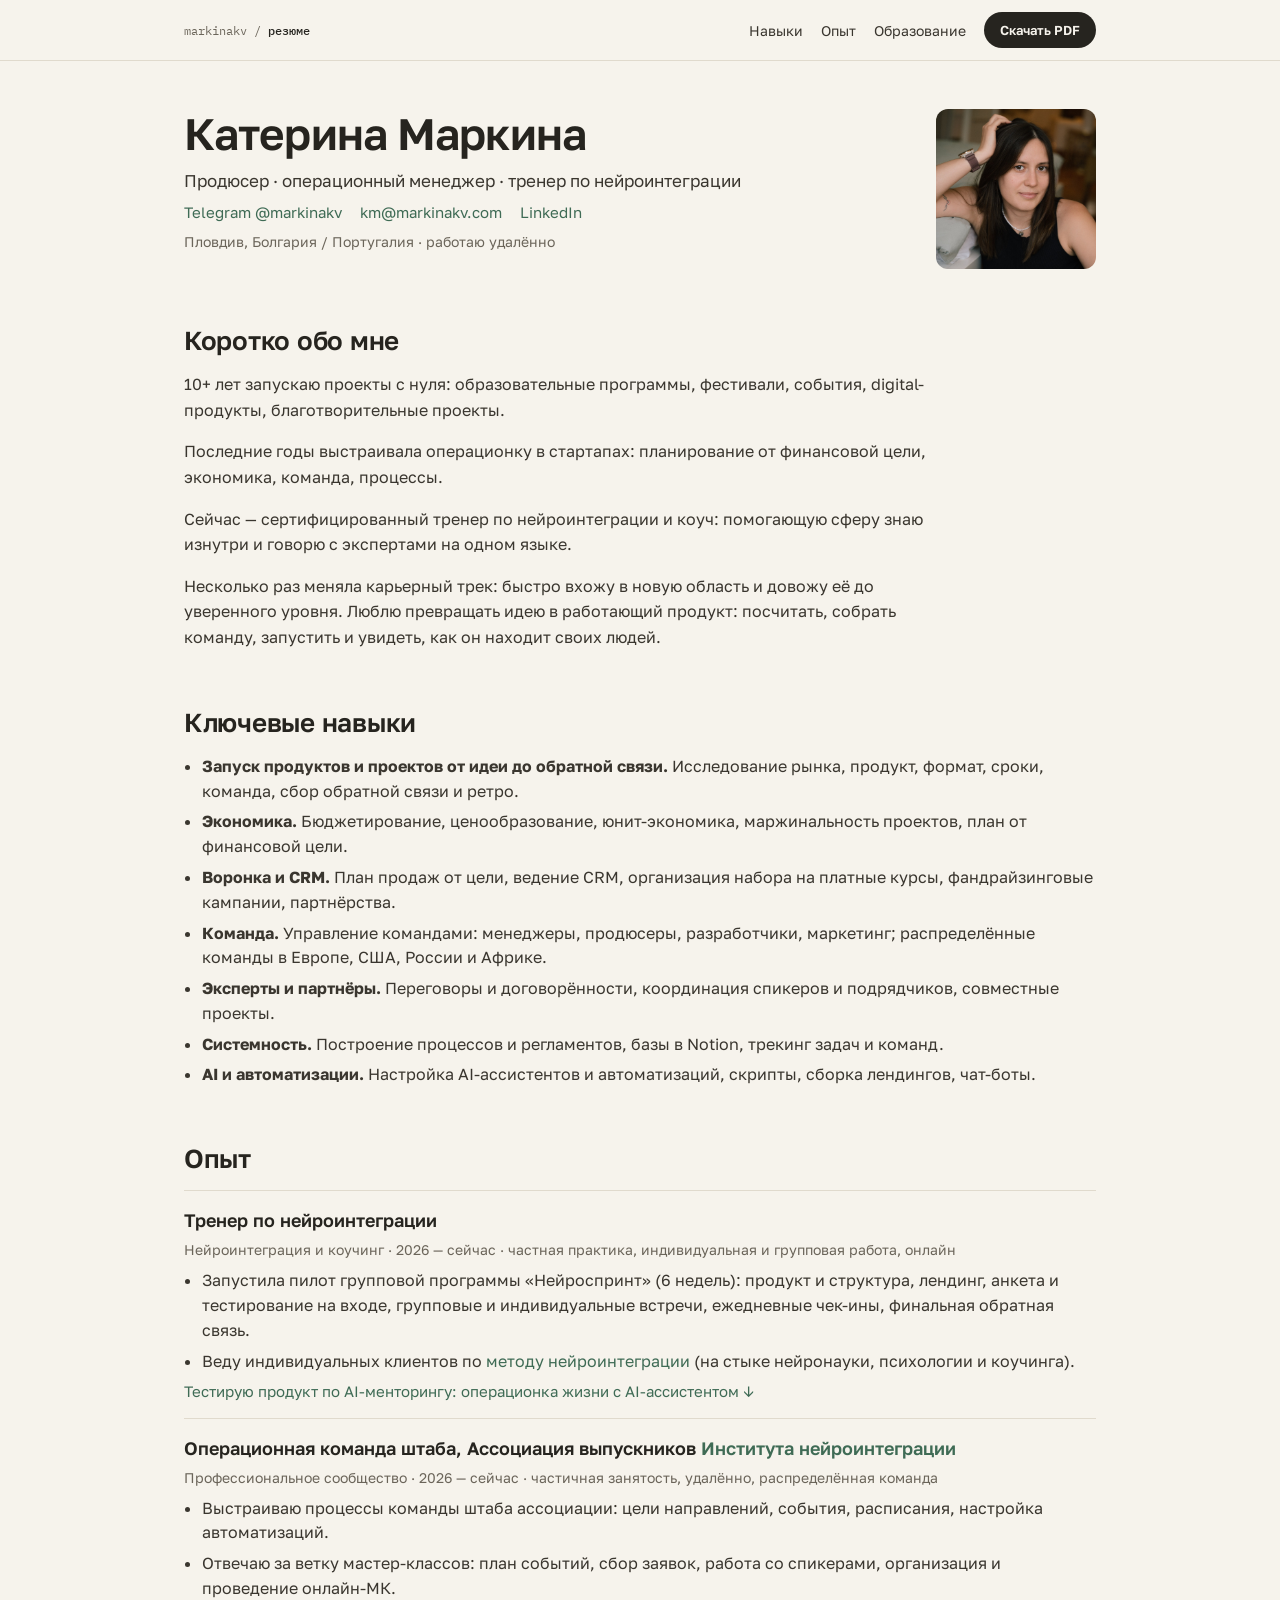
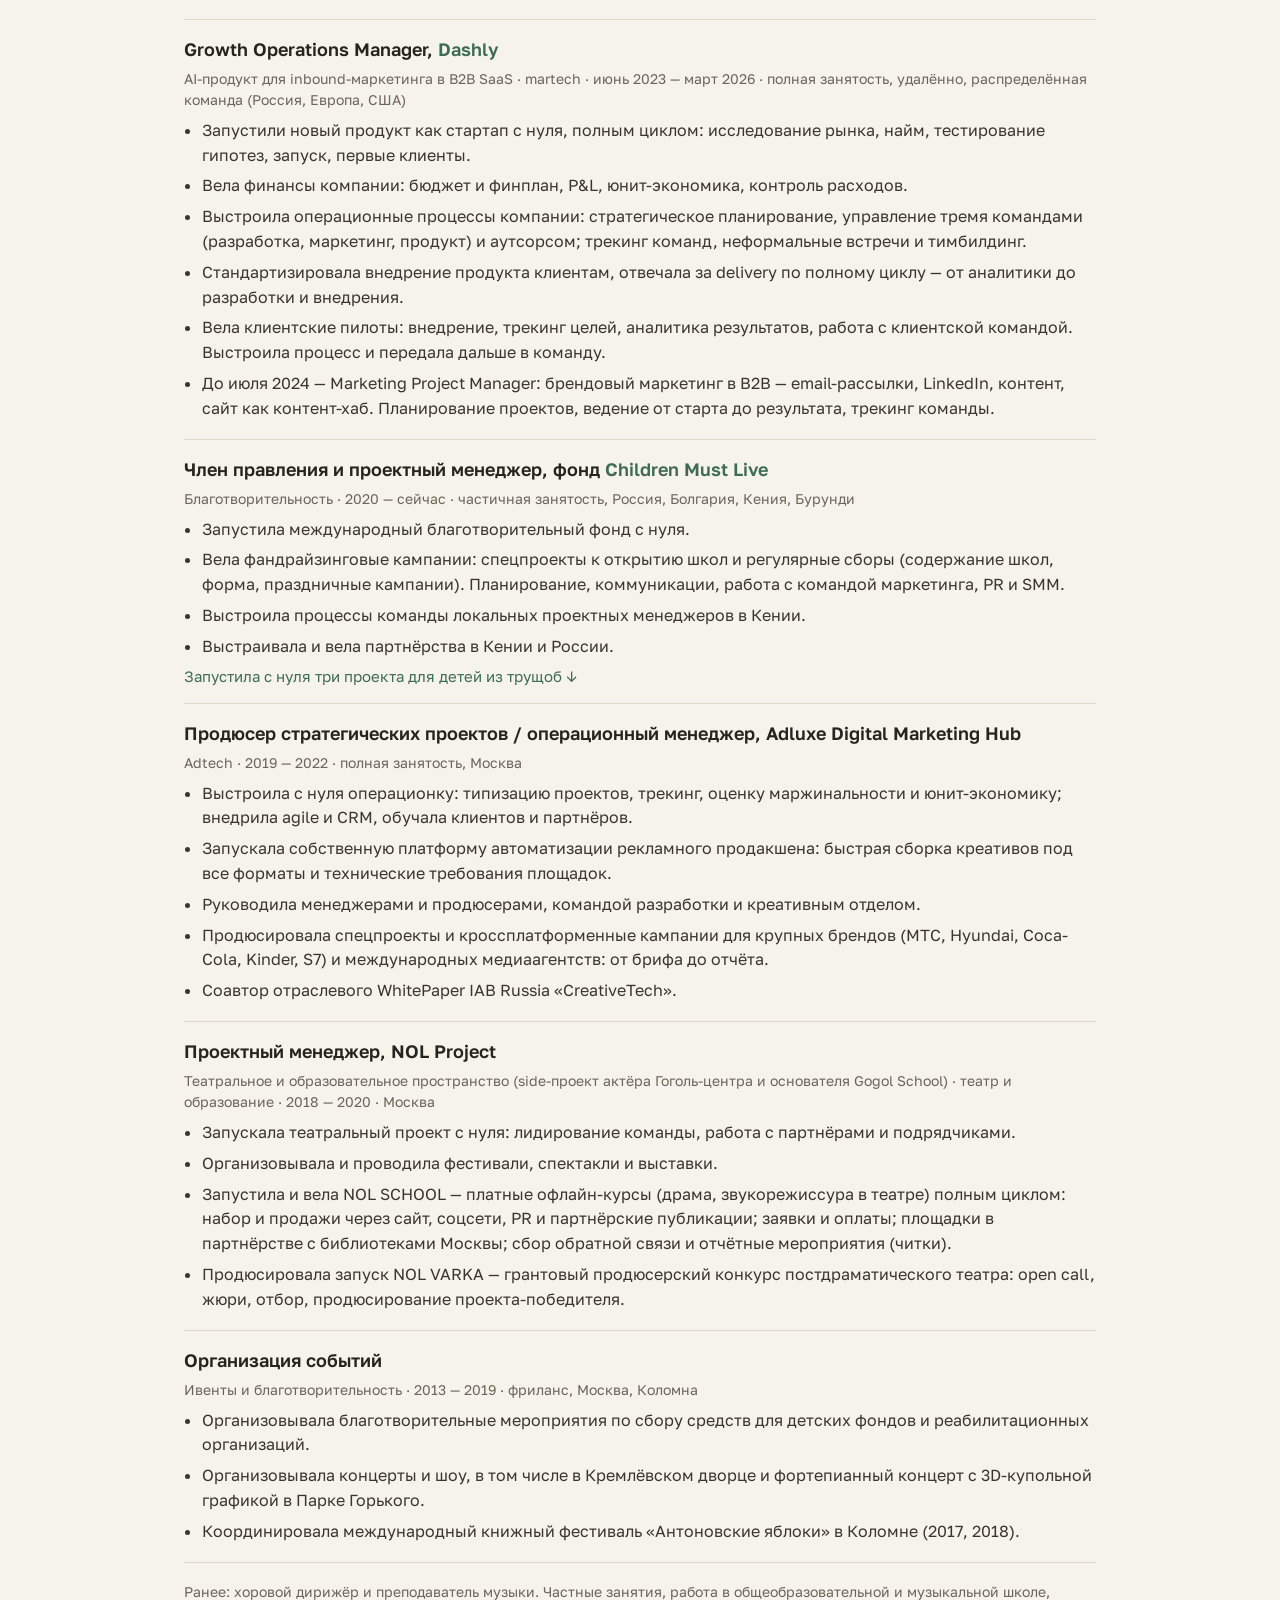
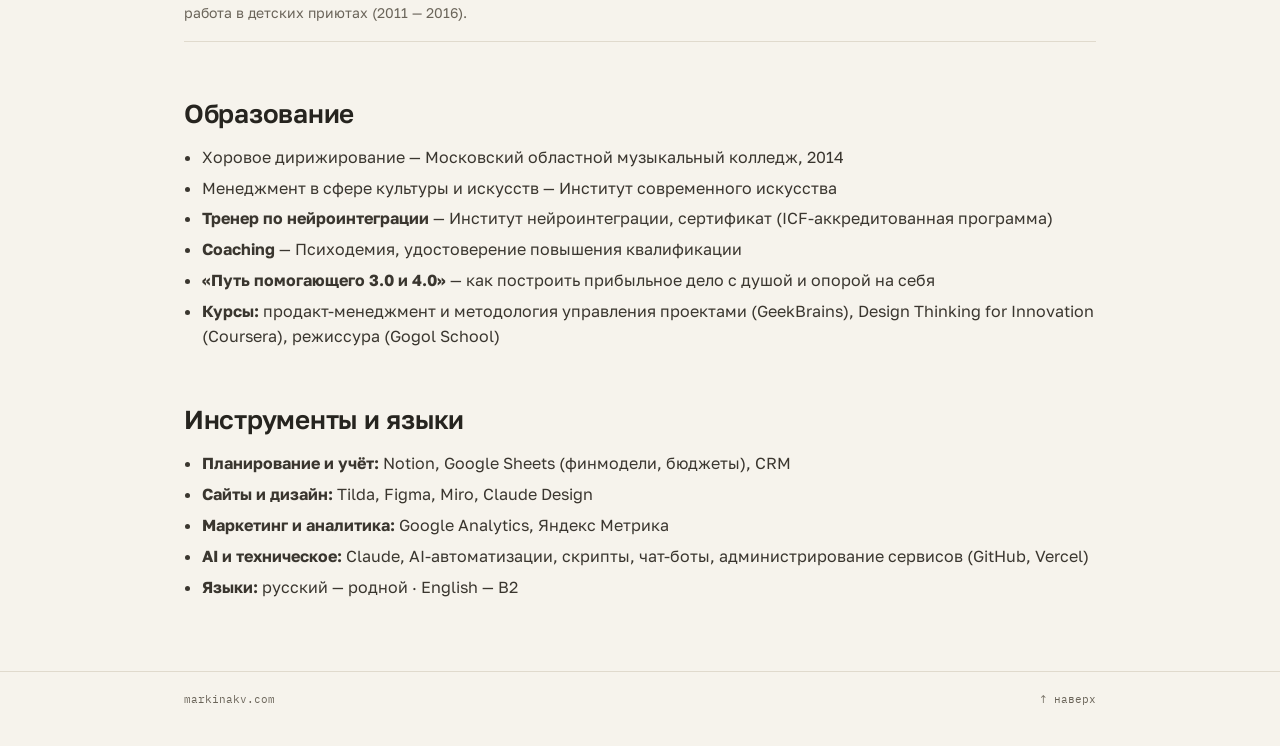
==== cv/index.html @ 41aef7bf "Страницы /ops (продюсирование и операционка) и /cv (резюме) Co-Authored-By: Claude Opus 5.5 <noreply" ====
<!DOCTYPE html>
<html lang="ru">
<head>
<meta charset="utf-8">
<meta name="viewport" content="width=device-width, initial-scale=1">
<title>Катерина Маркина — резюме</title>
<meta name="description" content="Продюсер, операционный менеджер, тренер по нейроинтеграции. 10+ лет запускаю проекты с нуля.">
<link rel="icon" type="image/svg+xml" href="/favicon.svg">
<link href="https://fonts.googleapis.com/css2?family=Golos+Text:wght@400;500;600&family=IBM+Plex+Mono:wght@400;500&display=swap" rel="stylesheet">
<script>
!function(t,e){var o,n,p,r;e.__SV||(window.posthog&&window.posthog.__loaded)||(window.posthog=e,e._i=[],e.init=function(i,s,a){function g(t,e){var o=e.split(".");2==o.length&&(t=t[o[0]],e=o[1]),t[e]=function(){t.push([e].concat(Array.prototype.slice.call(arguments,0)))}}(p=t.createElement("script")).type="text/javascript",p.crossOrigin="anonymous",p.async=!0,p.src=s.api_host.replace(".i.posthog.com","-assets.i.posthog.com")+"/static/array.js",(r=t.getElementsByTagName("script")[0]).parentNode.insertBefore(p,r);var u=e;for(void 0!==a?u=e[a]=[]:a="posthog",u.people=u.people||[],o="init capture register register_once identify reset get_distinct_id opt_in_capturing opt_out_capturing".split(" "),n=0;n<o.length;n++)g(u,o[n]);e._i.push([i,s,a])},e.__SV=1)}(document,window.posthog||[]);
posthog.init('phc_pzVXHwrtXHBxQvSZMLTv8RKynT4oJGRTofb6DLixLo7C',{api_host:'https://eu.i.posthog.com',defaults:'2026-05-30',person_profiles:'identified_only'});
</script>
<link rel="stylesheet" href="/assets/biz.css">
</head>
<body>
<header class="hdr">
  <div class="wrap">
    <span class="crumb"><a href="/ru/">markinakv</a> / <b>резюме</b></span>
    <nav class="nav">
      <a class="l" href="#skills">Навыки</a>
      <a class="l" href="#exp">Опыт</a>
      <a class="l" href="#edu">Образование</a>
      <button class="btn sm noprint" onclick="window.print()">Скачать PDF</button>
    </nav>
  </div>
</header>
<div class="wrap" id="top">
<main>

  <section class="cv-head">
    <div style="display:flex;flex-direction:column;gap:12px;">
      <h1>Катерина Маркина</h1>
      <p class="role">Продюсер · операционный менеджер · тренер по нейроинтеграции</p>
      <div class="contacts"><a href="https://t.me/markinakv">Telegram @markinakv</a><a href="mailto:km@markinakv.com">km@markinakv.com</a><a href="https://www.linkedin.com/in/katerina-markina/">LinkedIn</a></div>
      <p class="sub">Пловдив, Болгария / Португалия · работаю удалённо</p>
    </div>
    <img src="/uploads/DSC_8644_resized.jpg" alt="Катерина Маркина">
  </section>

  <section>
    <h2>Коротко обо мне</h2>
    <p class="txt">10+ лет запускаю проекты с нуля: образовательные программы, фестивали, события, digital-продукты, благотворительные проекты.</p>
    <p class="txt">Последние годы выстраивала операционку в стартапах: планирование от финансовой цели, экономика, команда, процессы.</p>
    <p class="txt">Сейчас — сертифицированный тренер по нейроинтеграции и коуч: помогающую сферу знаю изнутри и говорю с экспертами на одном языке.</p>
    <p class="txt">Несколько раз меняла карьерный трек: быстро вхожу в новую область и довожу её до уверенного уровня. Люблю превращать идею в работающий продукт: посчитать, собрать команду, запустить и увидеть, как он находит своих людей.</p>
  </section>

  <section id="skills">
    <h2>Ключевые навыки</h2>
    <ul class="list">
      <li><b>Запуск продуктов и проектов от идеи до обратной связи.</b> Исследование рынка, продукт, формат, сроки, команда, сбор обратной связи и ретро.</li>
      <li><b>Экономика.</b> Бюджетирование, ценообразование, юнит-экономика, маржинальность проектов, план от финансовой цели.</li>
      <li><b>Воронка и CRM.</b> План продаж от цели, ведение CRM, организация набора на платные курсы, фандрайзинговые кампании, партнёрства.</li>
      <li><b>Команда.</b> Управление командами: менеджеры, продюсеры, разработчики, маркетинг; распределённые команды в Европе, США, России и Африке.</li>
      <li><b>Эксперты и партнёры.</b> Переговоры и договорённости, координация спикеров и подрядчиков, совместные проекты.</li>
      <li><b>Системность.</b> Построение процессов и регламентов, базы в Notion, трекинг задач и команд.</li>
      <li><b>AI и автоматизации.</b> Настройка AI-ассистентов и автоматизаций, скрипты, сборка лендингов, чат-боты.</li>
    </ul>
  </section>

  <section id="exp">
    <h2>Опыт</h2>
    <div class="jobs">
      <div class="job">
        <h3>Тренер по нейроинтеграции</h3>
        <p class="meta">Нейроинтеграция и коучинг · 2026 — сейчас · частная практика, индивидуальная и групповая работа, онлайн</p>
        <ul>
          <li>Запустила пилот групповой программы «Нейроспринт» (6 недель): продукт и структура, лендинг, анкета и тестирование на входе, групповые и индивидуальные встречи, ежедневные чек-ины, финальная обратная связь.</li>
          <li>Веду индивидуальных клиентов по <a href="https://neurointegration.org/ru/science" target="_blank" rel="noopener">методу нейроинтеграции</a> (на стыке нейронауки, психологии и коучинга).</li>
        </ul>
        <details class="more"><summary>Тестирую продукт по AI-менторингу: операционка жизни с AI-ассистентом</summary>
          <ul>
            <li>Для кого: люди, которые хотят разгрузить голову и жить системнее, но считают AI сложным и «не для них».</li>
            <li>Как устроено: сначала коуч-сессия, на которой собираем карту жизни клиента: цели, проекты, рутины, что забирает время. Потом под эту карту настраиваем AI-ассистента и автоматизации: трекер задач, календарь, боты.</li>
            <li>Сейчас: веду первые пилоты, собираю кейсы и дорабатываю формат.</li>
          </ul>
        </details>
      </div>
      <div class="job">
        <h3>Операционная команда штаба, Ассоциация выпускников <a href="https://neurointegration.org/ru" target="_blank" rel="noopener">Института нейроинтеграции</a></h3>
        <p class="meta">Профессиональное сообщество · 2026 — сейчас · частичная занятость, удалённо, распределённая команда</p>
        <ul>
          <li>Выстраиваю процессы команды штаба ассоциации: цели направлений, события, расписания, настройка автоматизаций.</li>
          <li>Отвечаю за ветку мастер-классов: план событий, сбор заявок, работа со спикерами, организация и проведение онлайн-МК.</li>
        </ul>
      </div>
      <div class="job">
        <h3>Growth Operations Manager, <a href="https://www.dashly.io/" target="_blank" rel="noopener">Dashly</a></h3>
        <p class="meta">AI-продукт для inbound-маркетинга в B2B SaaS · martech · июнь 2023 — март 2026 · полная занятость, удалённо, распределённая команда (Россия, Европа, США)</p>
        <ul>
          <li>Запустили новый продукт как стартап с нуля, полным циклом: исследование рынка, найм, тестирование гипотез, запуск, первые клиенты.</li>
          <li>Вела финансы компании: бюджет и финплан, P&amp;L, юнит-экономика, контроль расходов.</li>
          <li>Выстроила операционные процессы компании: стратегическое планирование, управление тремя командами (разработка, маркетинг, продукт) и аутсорсом; трекинг команд, неформальные встречи и тимбилдинг.</li>
          <li>Стандартизировала внедрение продукта клиентам, отвечала за delivery по полному циклу — от аналитики до разработки и внедрения.</li>
          <li>Вела клиентские пилоты: внедрение, трекинг целей, аналитика результатов, работа с клиентской командой. Выстроила процесс и передала дальше в команду.</li>
          <li>До июля 2024 — Marketing Project Manager: брендовый маркетинг в B2B — email-рассылки, LinkedIn, контент, сайт как контент-хаб. Планирование проектов, ведение от старта до результата, трекинг команды.</li>
        </ul>
      </div>
      <div class="job">
        <h3>Член правления и проектный менеджер, фонд <a href="https://childrenmustlive.com/projects" target="_blank" rel="noopener">Children Must Live</a></h3>
        <p class="meta">Благотворительность · 2020 — сейчас · частичная занятость, Россия, Болгария, Кения, Бурунди</p>
        <ul>
          <li>Запустила международный благотворительный фонд с нуля.</li>
          <li>Вела фандрайзинговые кампании: спецпроекты к открытию школ и регулярные сборы (содержание школ, форма, праздничные кампании). Планирование, коммуникации, работа с командой маркетинга, PR и SMM.</li>
          <li>Выстроила процессы команды локальных проектных менеджеров в Кении.</li>
          <li>Выстраивала и вела партнёрства в Кении и России.</li>
        </ul>
        <details class="more"><summary>Запустила с нуля три проекта для детей из трущоб</summary>
          <ul>
            <li><a href="https://tabor.school/" target="_blank" rel="noopener">Tabor School</a> (Кения) — бесплатная школа, более 100 детей;</li>
            <li><a href="https://heha.school/" target="_blank" rel="noopener">Heha School</a> (Бурунди) — бесплатная школа, 104 ребёнка;</li>
            <li><a href="https://kilicenter.com/" target="_blank" rel="noopener">Kili</a> (Кения) — детский социально-реабилитационный центр, 16 детей.</li>
          </ul>
        </details>
      </div>
      <div class="job">
        <h3>Продюсер стратегических проектов / операционный менеджер, Adluxe Digital Marketing Hub</h3>
        <p class="meta">Adtech · 2019 — 2022 · полная занятость, Москва</p>
        <ul>
          <li>Выстроила с нуля операционку: типизацию проектов, трекинг, оценку маржинальности и юнит-экономику; внедрила agile и CRM, обучала клиентов и партнёров.</li>
          <li>Запускала собственную платформу автоматизации рекламного продакшена: быстрая сборка креативов под все форматы и технические требования площадок.</li>
          <li>Руководила менеджерами и продюсерами, командой разработки и креативным отделом.</li>
          <li>Продюсировала спецпроекты и кроссплатформенные кампании для крупных брендов (МТС, Hyundai, Coca-Cola, Kinder, S7) и международных медиаагентств: от брифа до отчёта.</li>
          <li>Соавтор отраслевого WhitePaper IAB Russia «CreativeTech».</li>
        </ul>
      </div>
      <div class="job">
        <h3>Проектный менеджер, NOL Project</h3>
        <p class="meta">Театральное и образовательное пространство (side-проект актёра Гоголь-центра и основателя Gogol School) · театр и образование · 2018 — 2020 · Москва</p>
        <ul>
          <li>Запускала театральный проект с нуля: лидирование команды, работа с партнёрами и подрядчиками.</li>
          <li>Организовывала и проводила фестивали, спектакли и выставки.</li>
          <li>Запустила и вела NOL SCHOOL — платные офлайн-курсы (драма, звукорежиссура в театре) полным циклом: набор и продажи через сайт, соцсети, PR и партнёрские публикации; заявки и оплаты; площадки в партнёрстве с библиотеками Москвы; сбор обратной связи и отчётные мероприятия (читки).</li>
          <li>Продюсировала запуск NOL VARKA — грантовый продюсерский конкурс постдраматического театра: open call, жюри, отбор, продюсирование проекта-победителя.</li>
        </ul>
      </div>
      <div class="job">
        <h3>Организация событий</h3>
        <p class="meta">Ивенты и благотворительность · 2013 — 2019 · фриланс, Москва, Коломна</p>
        <ul>
          <li>Организовывала благотворительные мероприятия по сбору средств для детских фондов и реабилитационных организаций.</li>
          <li>Организовывала концерты и шоу, в том числе в Кремлёвском дворце и фортепианный концерт с 3D-купольной графикой в Парке Горького.</li>
          <li>Координировала международный книжный фестиваль «Антоновские яблоки» в Коломне (2017, 2018).</li>
        </ul>
      </div>
      <div class="job">
        <p class="meta">Ранее: хоровой дирижёр и преподаватель музыки. Частные занятия, работа в общеобразовательной и музыкальной школе, работа в детских приютах (2011 — 2016).</p>
      </div>
    </div>
  </section>

  <section id="edu">
    <h2>Образование</h2>
    <ul class="list">
      <li>Хоровое дирижирование — Московский областной музыкальный колледж, 2014</li>
      <li>Менеджмент в сфере культуры и искусств — Институт современного искусства</li>
      <li><b>Тренер по нейроинтеграции</b> — Институт нейроинтеграции, сертификат (ICF-аккредитованная программа)</li>
      <li><b>Coaching</b> — Психодемия, удостоверение повышения квалификации</li>
      <li><b>«Путь помогающего 3.0 и 4.0»</b> — как построить прибыльное дело с душой и опорой на себя</li>
      <li><b>Курсы:</b> продакт-менеджмент и методология управления проектами (GeekBrains), Design Thinking for Innovation (Coursera), режиссура (Gogol School)</li>
    </ul>
  </section>

  <section>
    <h2>Инструменты и языки</h2>
    <ul class="list">
      <li><b>Планирование и учёт:</b> Notion, Google Sheets (финмодели, бюджеты), CRM</li>
      <li><b>Сайты и дизайн:</b> Tilda, Figma, Miro, Claude Design</li>
      <li><b>Маркетинг и аналитика:</b> Google Analytics, Яндекс Метрика</li>
      <li><b>AI и техническое:</b> Claude, AI-автоматизации, скрипты, чат-боты, администрирование сервисов (GitHub, Vercel)</li>
      <li><b>Языки:</b> русский — родной · English — B2</li>
    </ul>
  </section>

</main>
</div>
<footer>
  <div class="wrap"><a href="/ru/">markinakv.com</a><a href="#top">↑ наверх</a></div>
</footer>
</body>
</html>
---- assets/biz.css ----
:root { --bg: #f6f3ec; --card: #fbf9f4; --line: #e0dacd; --ink: #26241f; --ink2: #3a362f; --mute: #6b655a; --green: #3f6b55; --mono: 'IBM Plex Mono', ui-monospace, monospace; }
* { box-sizing: border-box; }
html { scroll-behavior: smooth; }
body { margin: 0; background: var(--bg); color: var(--ink); font-family: 'Golos Text', system-ui, sans-serif; -webkit-font-smoothing: antialiased; }
a { color: var(--green); text-decoration: none; }
a:hover { text-decoration: underline; text-underline-offset: 3px; }
[id] { scroll-margin-top: 80px; }
.wrap { max-width: 960px; margin: 0 auto; padding: 0 24px; }
.hdr { position: sticky; top: 0; z-index: 10; background: var(--bg); border-bottom: 1px solid var(--line); }
.hdr .wrap { display: flex; justify-content: space-between; align-items: center; gap: 16px; height: 60px; }
.crumb { font-family: var(--mono); font-size: 12px; color: var(--mute); white-space: nowrap; }
.crumb a { color: var(--mute); }
.crumb b { color: var(--ink); font-weight: 500; }
.nav { display: flex; align-items: center; gap: 18px; }
.nav a.l { color: var(--ink2); font-size: 14px; white-space: nowrap; }
.nav a.l:hover { color: var(--green); text-decoration: none; }
.btn { display: inline-flex; align-items: center; justify-content: center; min-height: 46px; padding: 0 22px; border-radius: 999px; background: var(--ink); color: var(--bg) !important; font-weight: 600; font-size: 15px; white-space: nowrap; border: 0; cursor: pointer; font-family: inherit; }
.btn:hover { background: var(--green); text-decoration: none; }
.btn.sm { min-height: 36px; padding: 0 16px; font-size: 13px; }
.btn.ghost { background: transparent; color: var(--ink) !important; border: 1px solid var(--ink); }
.btn.ghost:hover { border-color: var(--green); color: var(--green) !important; background: transparent; }
main { display: flex; flex-direction: column; gap: 56px; padding: 48px 0 72px; }
section { display: flex; flex-direction: column; gap: 16px; }
.eyebrow { font-family: var(--mono); font-size: 11px; letter-spacing: .08em; text-transform: uppercase; color: var(--mute); }
h1 { margin: 0; font-size: clamp(30px, 4.4vw, 44px); line-height: 1.12; font-weight: 600; letter-spacing: -.02em; }
h2 { margin: 0; font-size: 26px; line-height: 1.2; font-weight: 600; letter-spacing: -.01em; }
h3 { margin: 0; font-size: 18px; font-weight: 600; }
p { margin: 0; }
.lead { font-size: 18px; line-height: 1.6; color: var(--ink2); max-width: 760px; }
.txt { font-size: 16px; line-height: 1.6; color: var(--ink2); max-width: 760px; }
.chips { display: flex; flex-wrap: wrap; gap: 8px; }
.chip { border: 1px solid var(--line); border-radius: 999px; padding: 6px 12px; font-size: 13px; color: var(--ink2); background: var(--card); }
.cta { display: flex; flex-wrap: wrap; gap: 18px; align-items: center; }
.grid2 { display: grid; grid-template-columns: 1fr 1fr; gap: 12px; }
.card { background: var(--card); border: 1px solid var(--line); border-radius: 12px; padding: 20px 22px; display: flex; flex-direction: column; gap: 10px; }
.card ul, .job ul, .list { margin: 0; padding-left: 18px; display: flex; flex-direction: column; gap: 6px; color: var(--ink2); line-height: 1.55; }
.item { background: var(--card); border: 1px solid var(--line); border-radius: 12px; padding: 16px 18px; line-height: 1.5; }
.steps, .cases, .jobs { border-top: 1px solid var(--line); }
.step { display: grid; grid-template-columns: 44px 1fr; gap: 12px; padding: 14px 0; border-bottom: 1px solid var(--line); line-height: 1.5; }
.num { font-family: var(--mono); font-size: 13px; color: var(--green); padding-top: 2px; }
.sub { color: var(--mute); font-size: 14px; }
.case { display: grid; grid-template-columns: 220px 1fr; gap: 20px; padding: 16px 0; border-bottom: 1px solid var(--line); line-height: 1.55; color: var(--ink2); }
.case b { display: block; color: var(--ink); }
.case small, .job small { font-family: var(--mono); font-size: 11px; color: var(--mute); text-transform: uppercase; letter-spacing: .06em; }
.tools { display: flex; flex-wrap: wrap; gap: 8px; }
.contacts { display: flex; flex-wrap: wrap; gap: 6px 18px; font-size: 15px; }
footer { border-top: 1px solid var(--line); padding: 20px 0 40px; font-family: var(--mono); font-size: 11px; color: var(--mute); }
footer .wrap { display: flex; justify-content: space-between; }
footer a { color: var(--mute); }
.cv-head { display: grid; grid-template-columns: 1fr 160px; gap: 28px; align-items: start; }
.cv-head img { width: 160px; height: 160px; border-radius: 12px; object-fit: cover; object-position: 50% 30%; display: block; }
.role { font-size: 17px; color: var(--ink2); }
.job { padding: 18px 0; border-bottom: 1px solid var(--line); display: flex; flex-direction: column; gap: 8px; }
.job .meta { font-size: 14px; color: var(--mute); line-height: 1.5; }
details.more summary { cursor: pointer; color: var(--green); font-size: 15px; list-style: none; }
details.more summary::-webkit-details-marker { display: none; }
details.more summary::after { content: ' ↓'; }
details.more[open] summary::after { content: ' ↑'; }
details.more ul { margin-top: 8px; }
@media print { .hdr, footer, .noprint { display: none !important; } main { padding-top: 0; gap: 28px; } body { background: #fff; } details.more > *:not(summary) { display: block; } }
@media (max-width: 720px) {
  .nav a.l { display: none; }
  .grid2 { grid-template-columns: 1fr; }
  .case { grid-template-columns: 1fr; gap: 4px; }
  .cv-head { grid-template-columns: 1fr; }
  .cv-head img { width: 120px; height: 120px; order: -1; }
  .crumb .hide-m { display: none; }
}
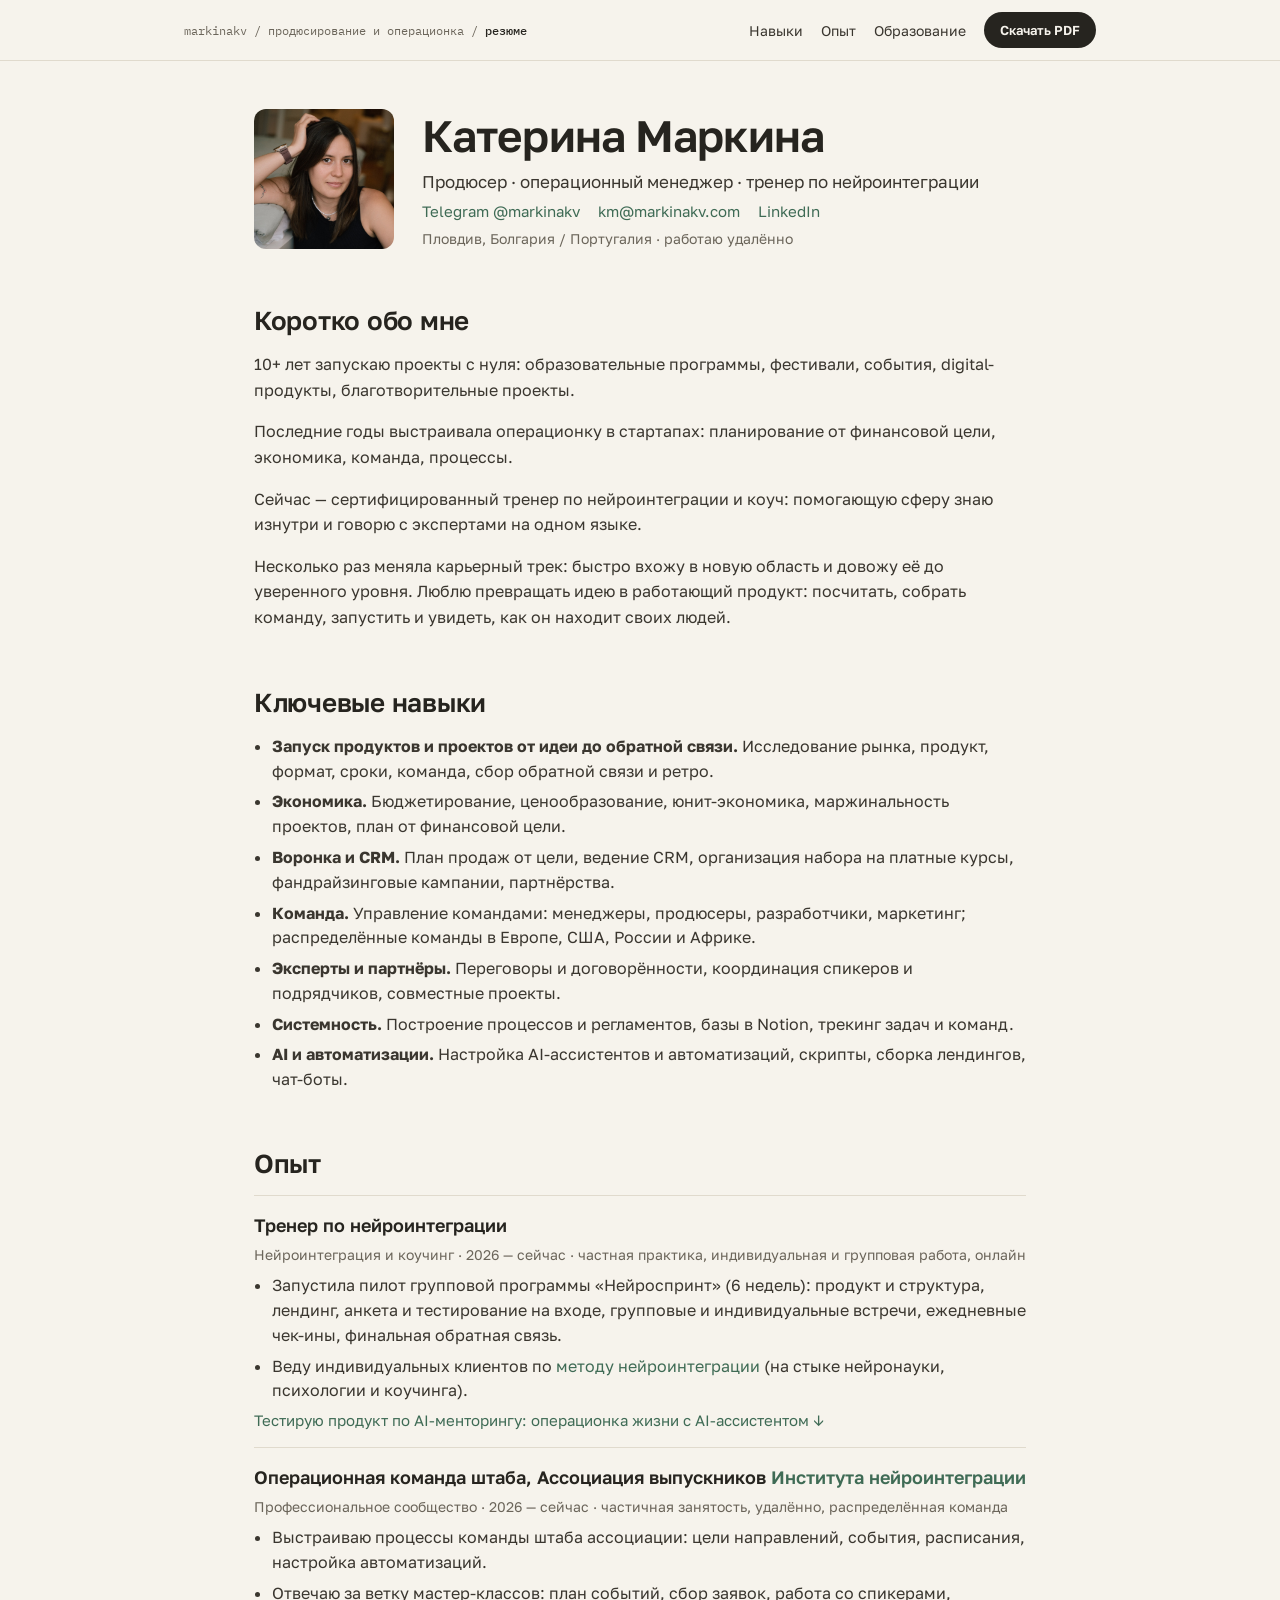
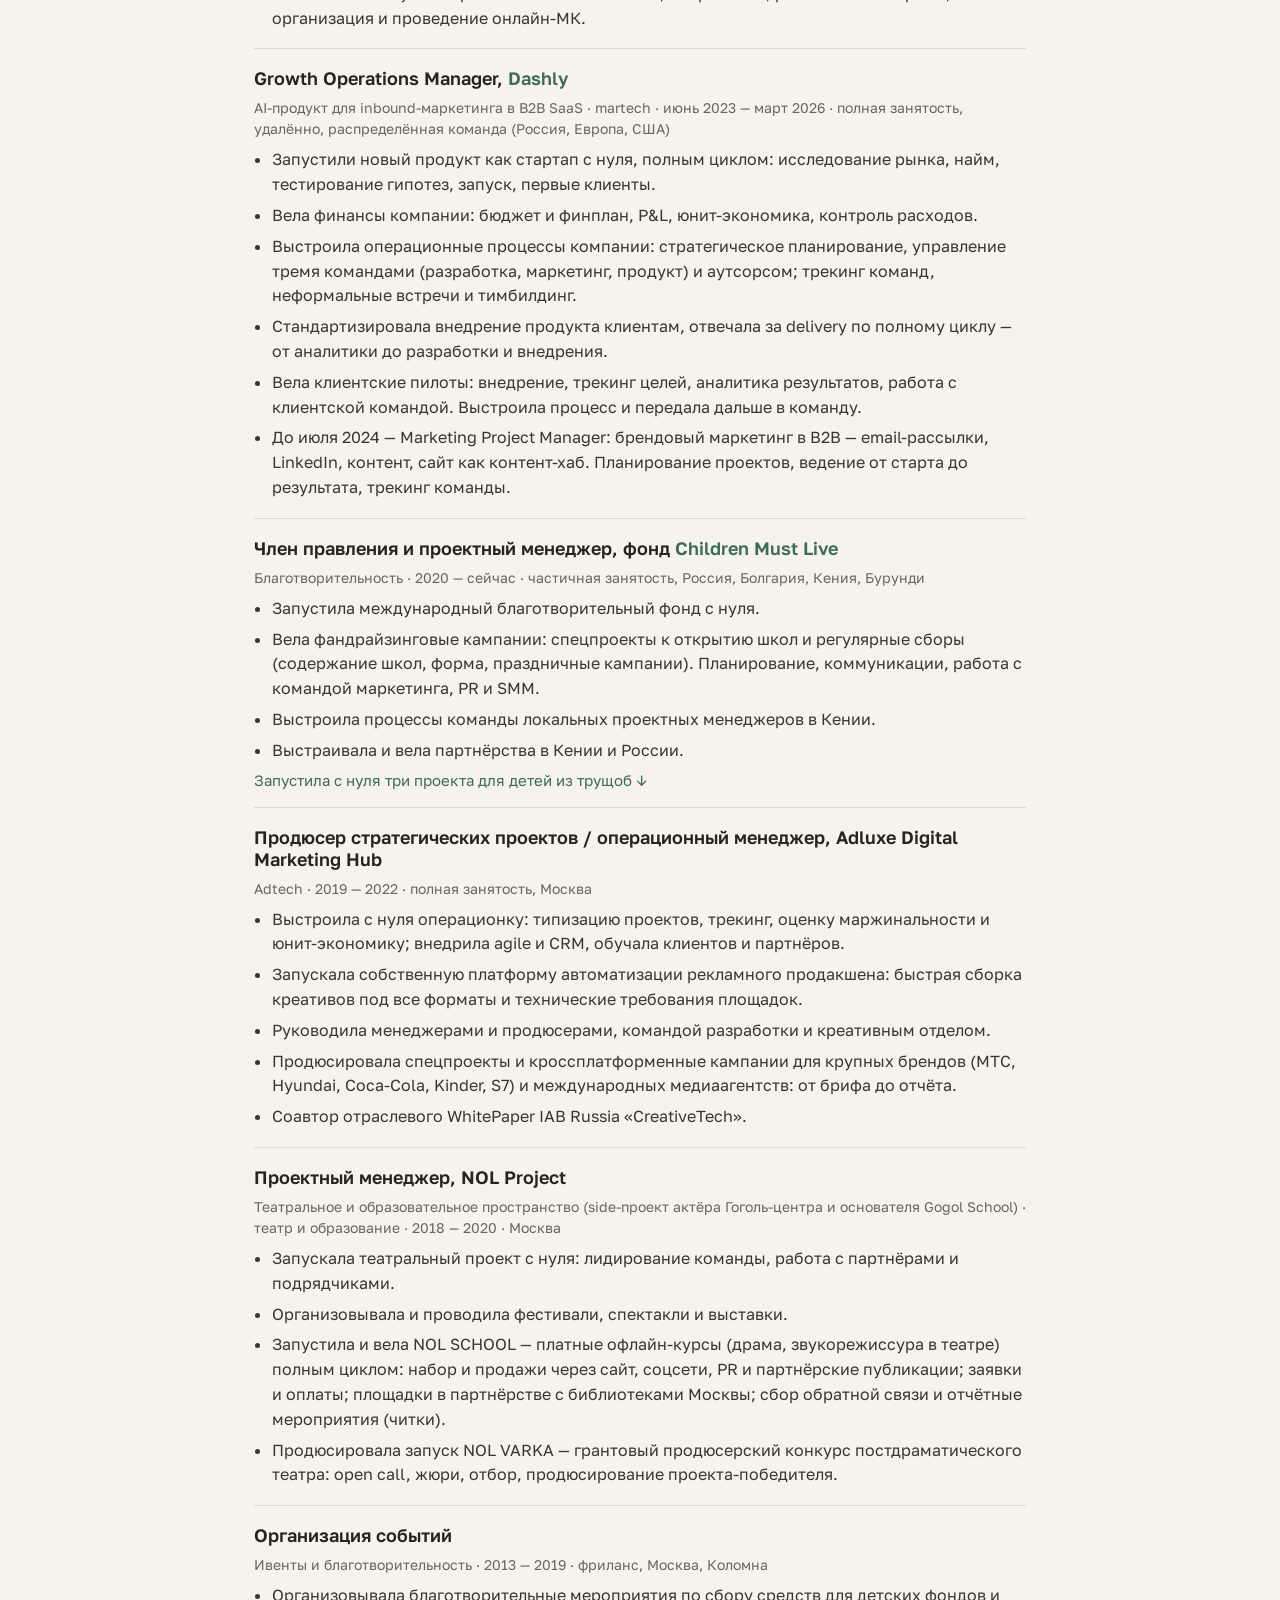
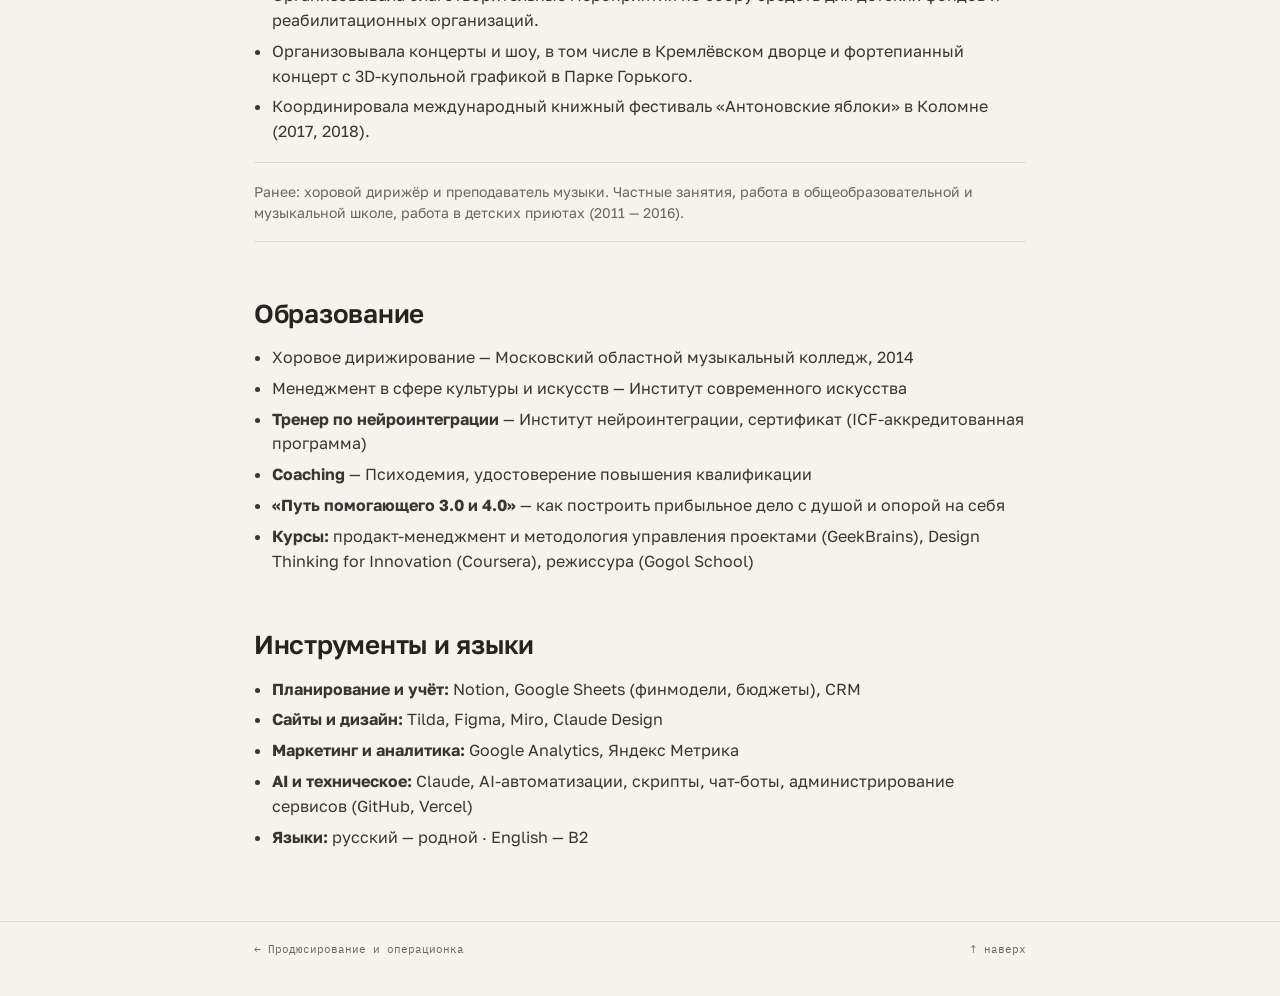
==== commit 64919723: "/ops и /cv: календарь, порядок кейсов, возврат из резюме, выравнивание Co-Authored-By: Claude Opus 5" ====
--- a/cv/index.html
+++ b/cv/index.html
@@ -16,7 +16,7 @@
 <body>
 <header class="hdr">
   <div class="wrap">
-    <span class="crumb"><a href="/ru/">markinakv</a> / <b>резюме</b></span>
+    <span class="crumb"><a href="/ru/">markinakv</a> / <a href="/ru/ops/"><span class="hide-m">продюсирование и </span>операционка</a> / <b>резюме</b></span>
     <nav class="nav">
       <a class="l" href="#skills">Навыки</a>
       <a class="l" href="#exp">Опыт</a>
@@ -25,17 +25,17 @@
     </nav>
   </div>
 </header>
-<div class="wrap" id="top">
+<div class="wrap cv" id="top">
 <main>
 
   <section class="cv-head">
-    <div style="display:flex;flex-direction:column;gap:12px;">
+    <img src="/uploads/DSC_8644_resized.jpg" alt="Катерина Маркина">
+    <div style="display:flex;flex-direction:column;gap:10px;">
       <h1>Катерина Маркина</h1>
       <p class="role">Продюсер · операционный менеджер · тренер по нейроинтеграции</p>
       <div class="contacts"><a href="https://t.me/markinakv">Telegram @markinakv</a><a href="mailto:km@markinakv.com">km@markinakv.com</a><a href="https://www.linkedin.com/in/katerina-markina/">LinkedIn</a></div>
       <p class="sub">Пловдив, Болгария / Португалия · работаю удалённо</p>
     </div>
-    <img src="/uploads/DSC_8644_resized.jpg" alt="Катерина Маркина">
   </section>
 
   <section>
@@ -176,7 +176,7 @@
 </main>
 </div>
 <footer>
-  <div class="wrap"><a href="/ru/">markinakv.com</a><a href="#top">↑ наверх</a></div>
+  <div class="wrap cv"><a href="/ru/ops/">← Продюсирование и операционка</a><a href="#top">↑ наверх</a></div>
 </footer>
 </body>
 </html>
--- a/assets/biz.css
+++ b/assets/biz.css
@@ -66,3 +66,9 @@
   .cv-head img { width: 120px; height: 120px; order: -1; }
   .crumb .hide-m { display: none; }
 }
+
+.wrap.cv { max-width: 820px; }
+.cv .txt, .cv .lead { max-width: none; }
+.cv-head { grid-template-columns: 140px 1fr; gap: 28px; align-items: center; }
+.cv-head img { width: 140px; height: 140px; }
+@media (max-width: 720px) { .cv-head { grid-template-columns: 1fr; } .cv-head img { width: 112px; height: 112px; } }
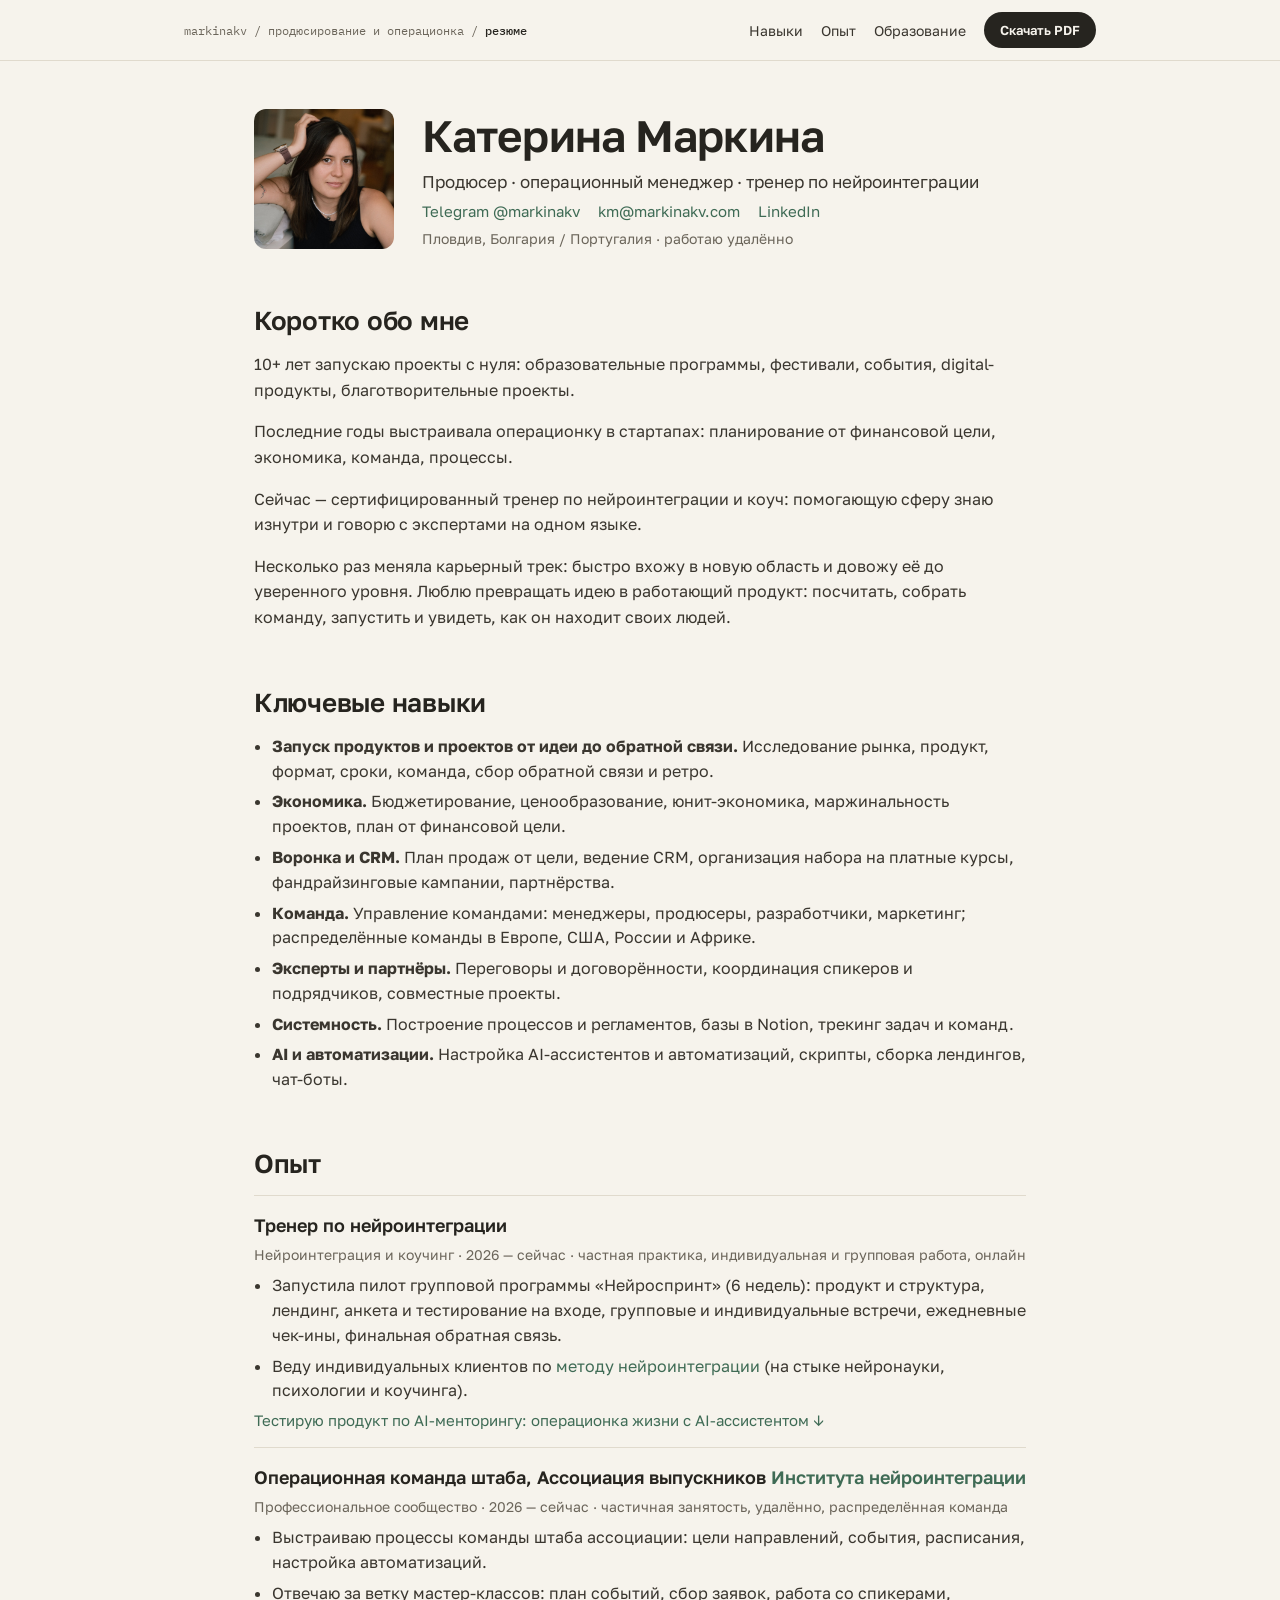
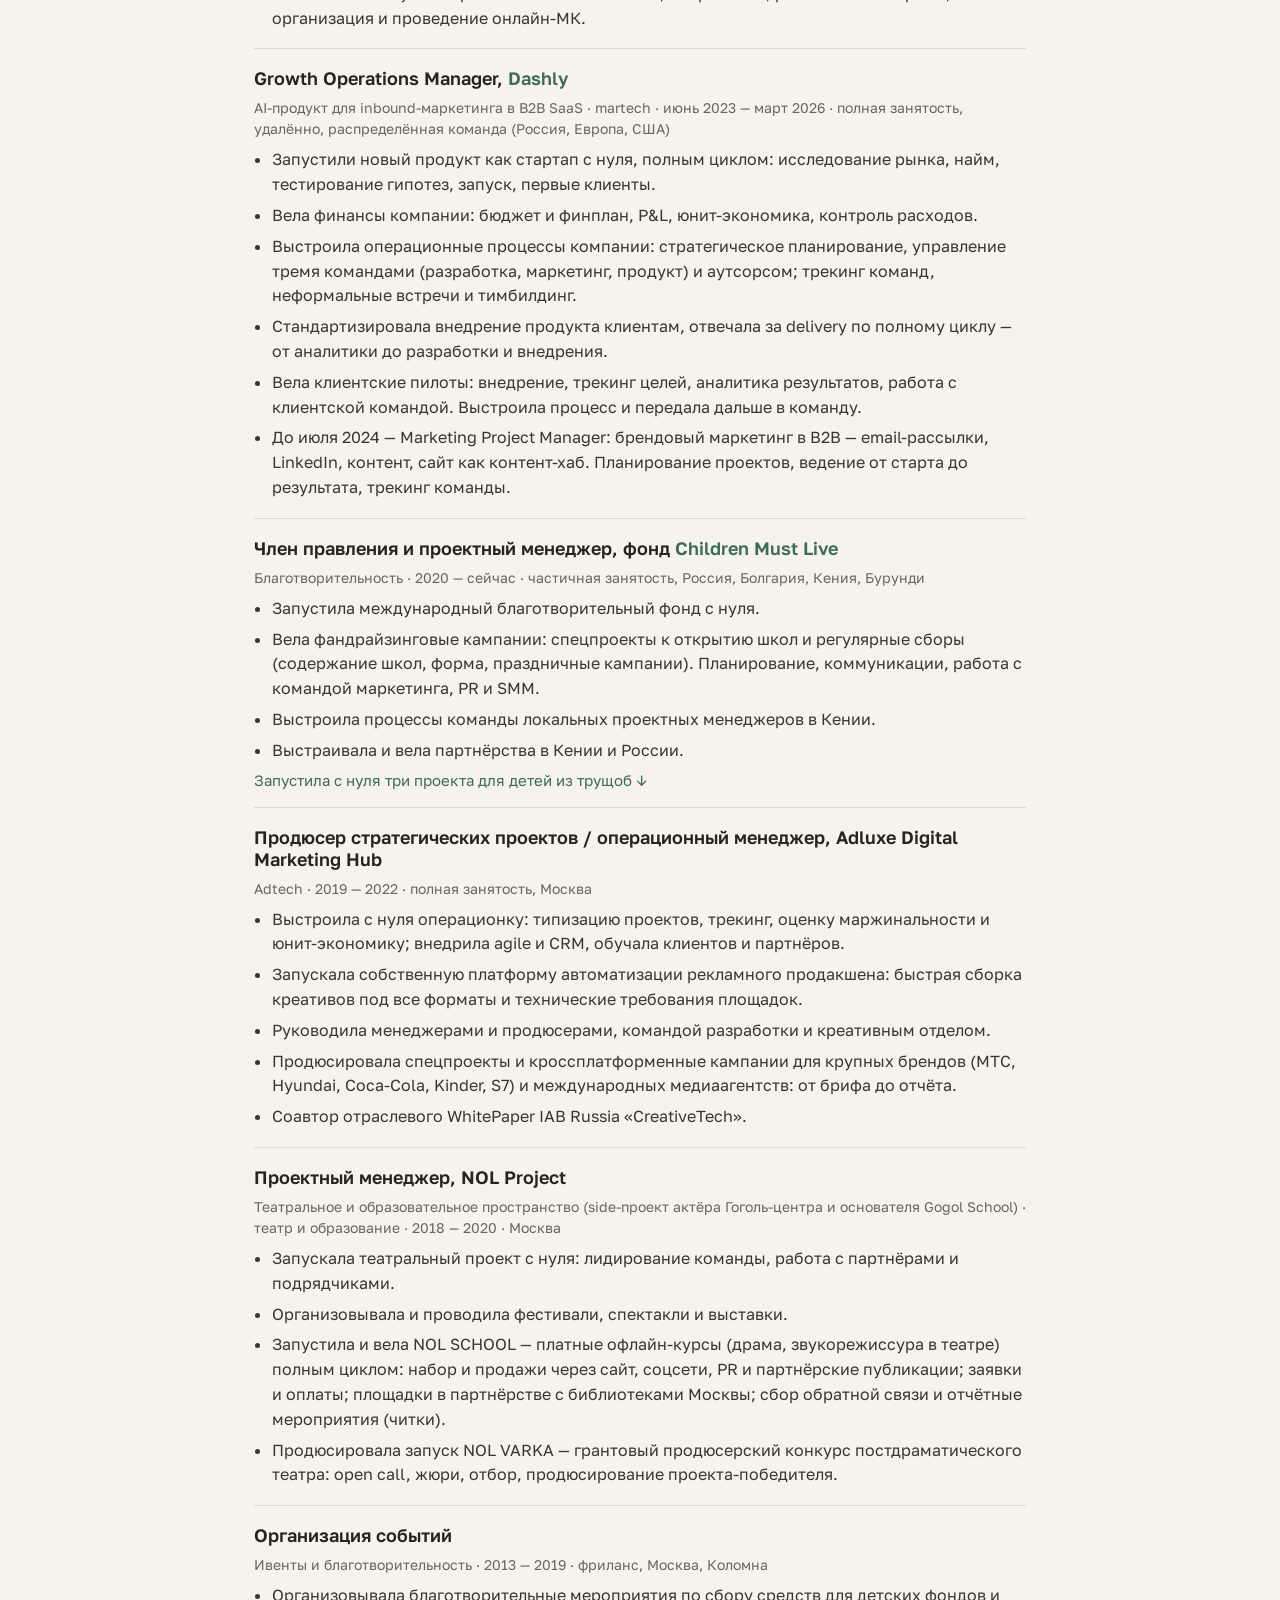
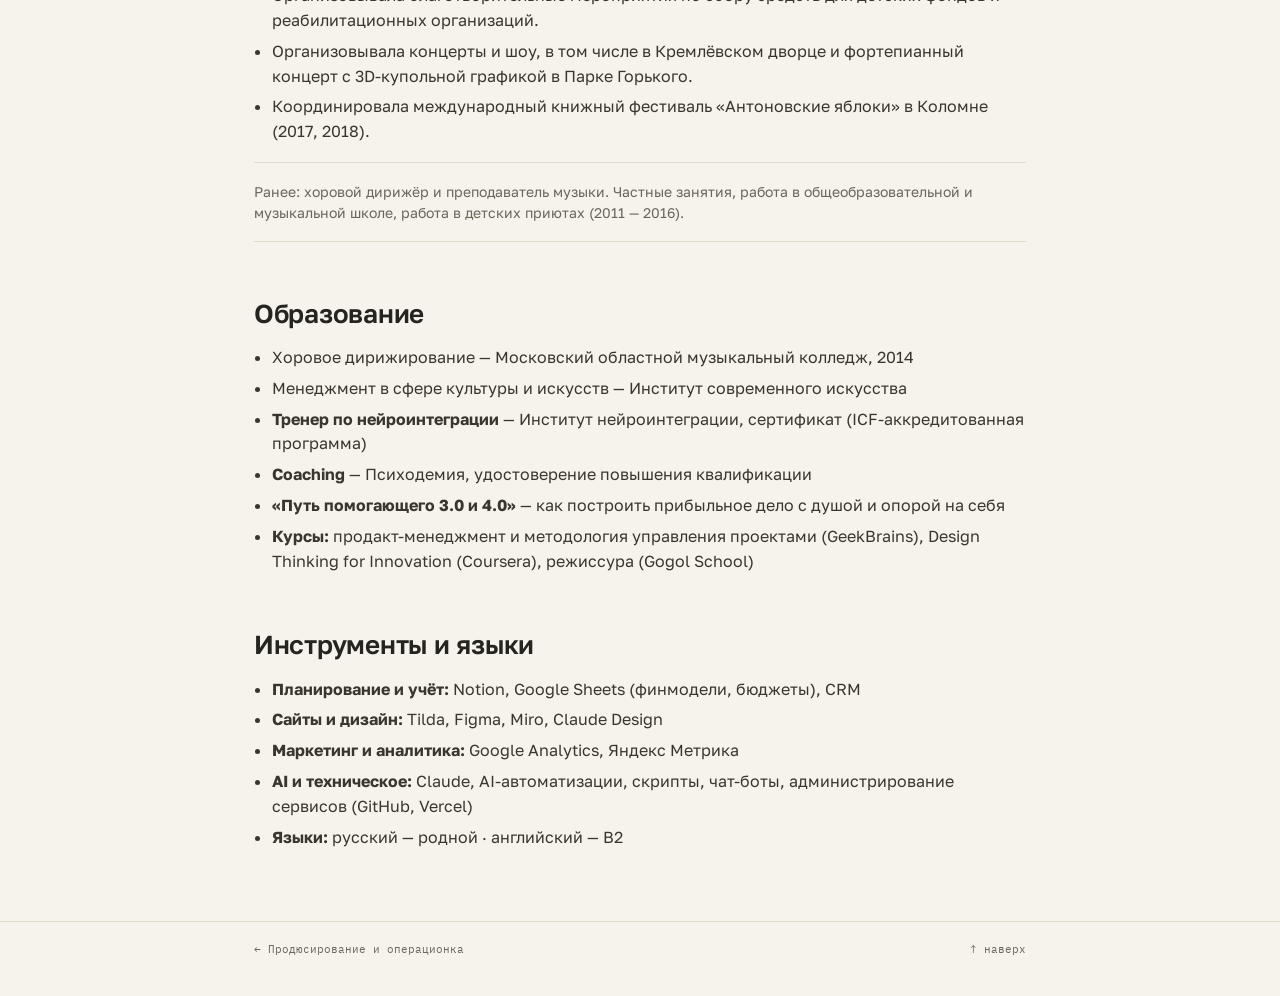
==== commit b88e013e: "ops/cv: английский" ====
--- a/cv/index.html
+++ b/cv/index.html
@@ -169,7 +169,7 @@
       <li><b>Сайты и дизайн:</b> Tilda, Figma, Miro, Claude Design</li>
       <li><b>Маркетинг и аналитика:</b> Google Analytics, Яндекс Метрика</li>
       <li><b>AI и техническое:</b> Claude, AI-автоматизации, скрипты, чат-боты, администрирование сервисов (GitHub, Vercel)</li>
-      <li><b>Языки:</b> русский — родной · English — B2</li>
+      <li><b>Языки:</b> русский — родной · английский — B2</li>
     </ul>
   </section>
 
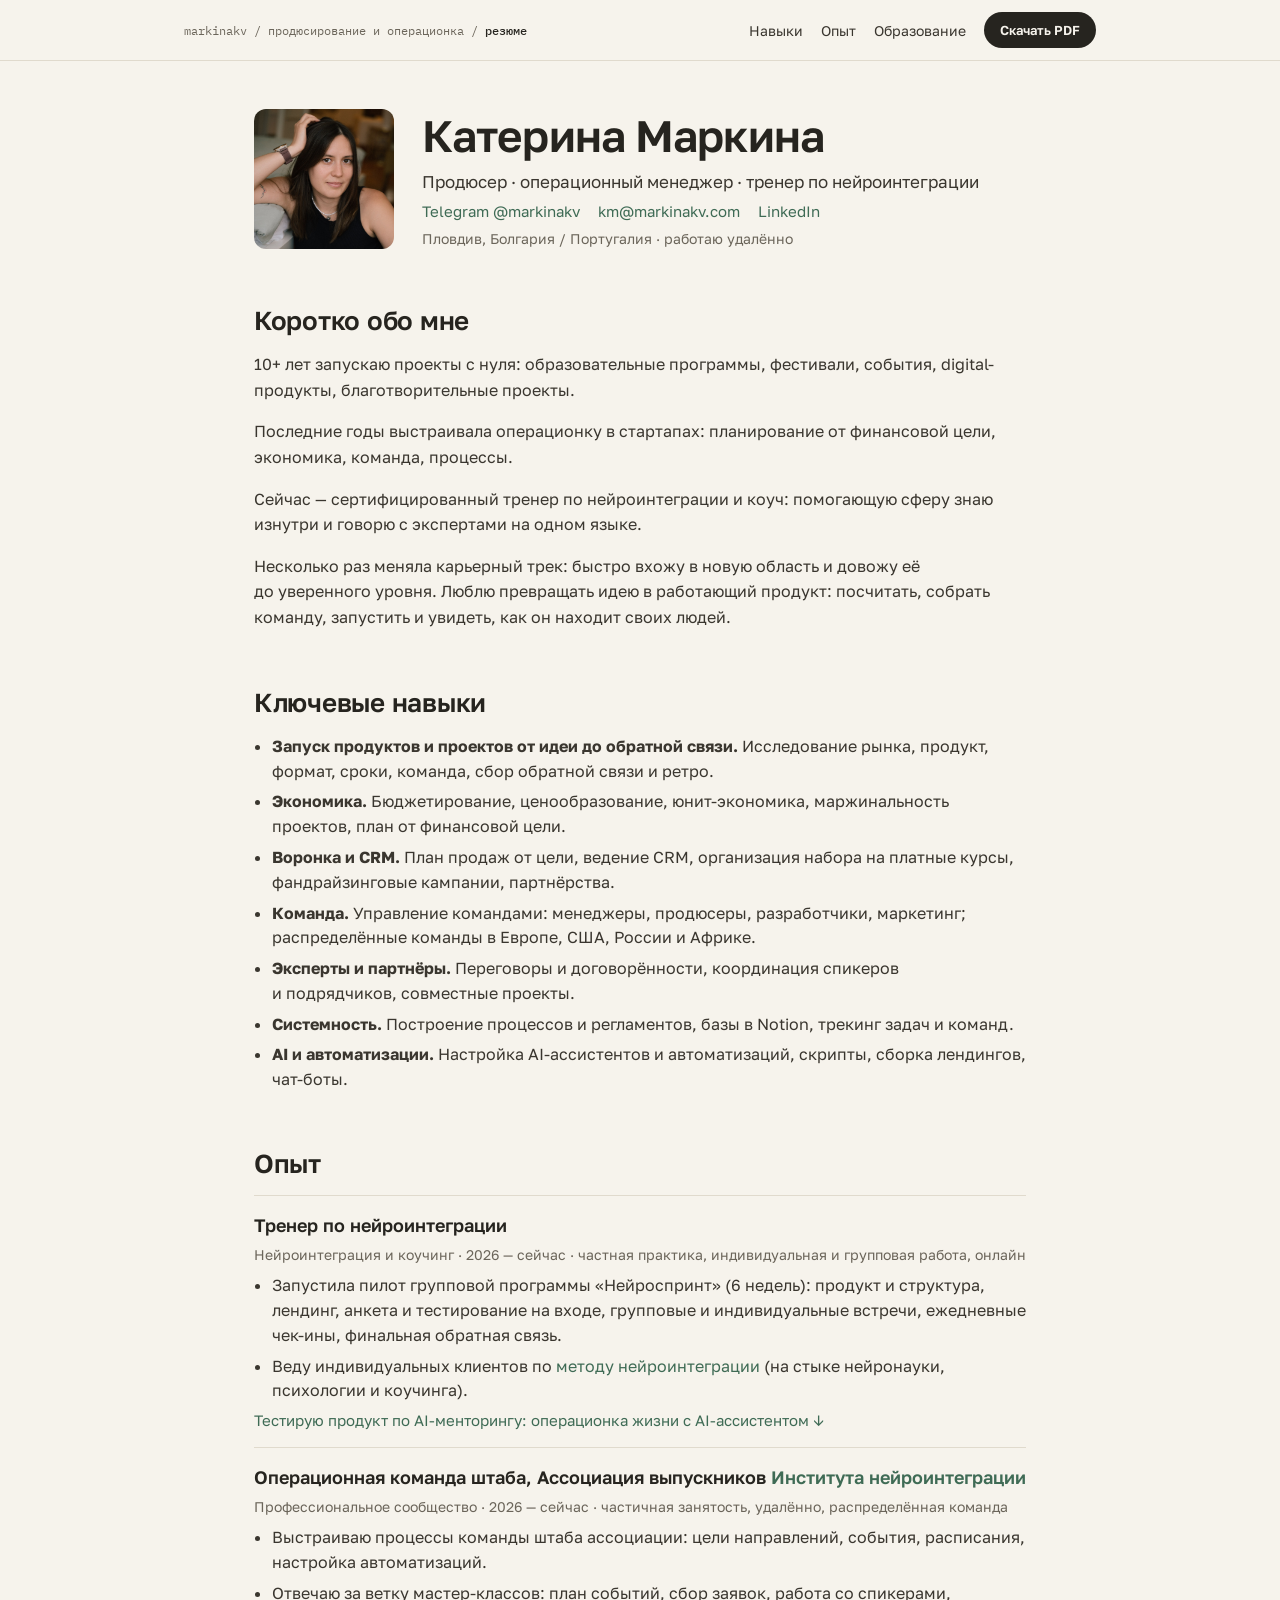
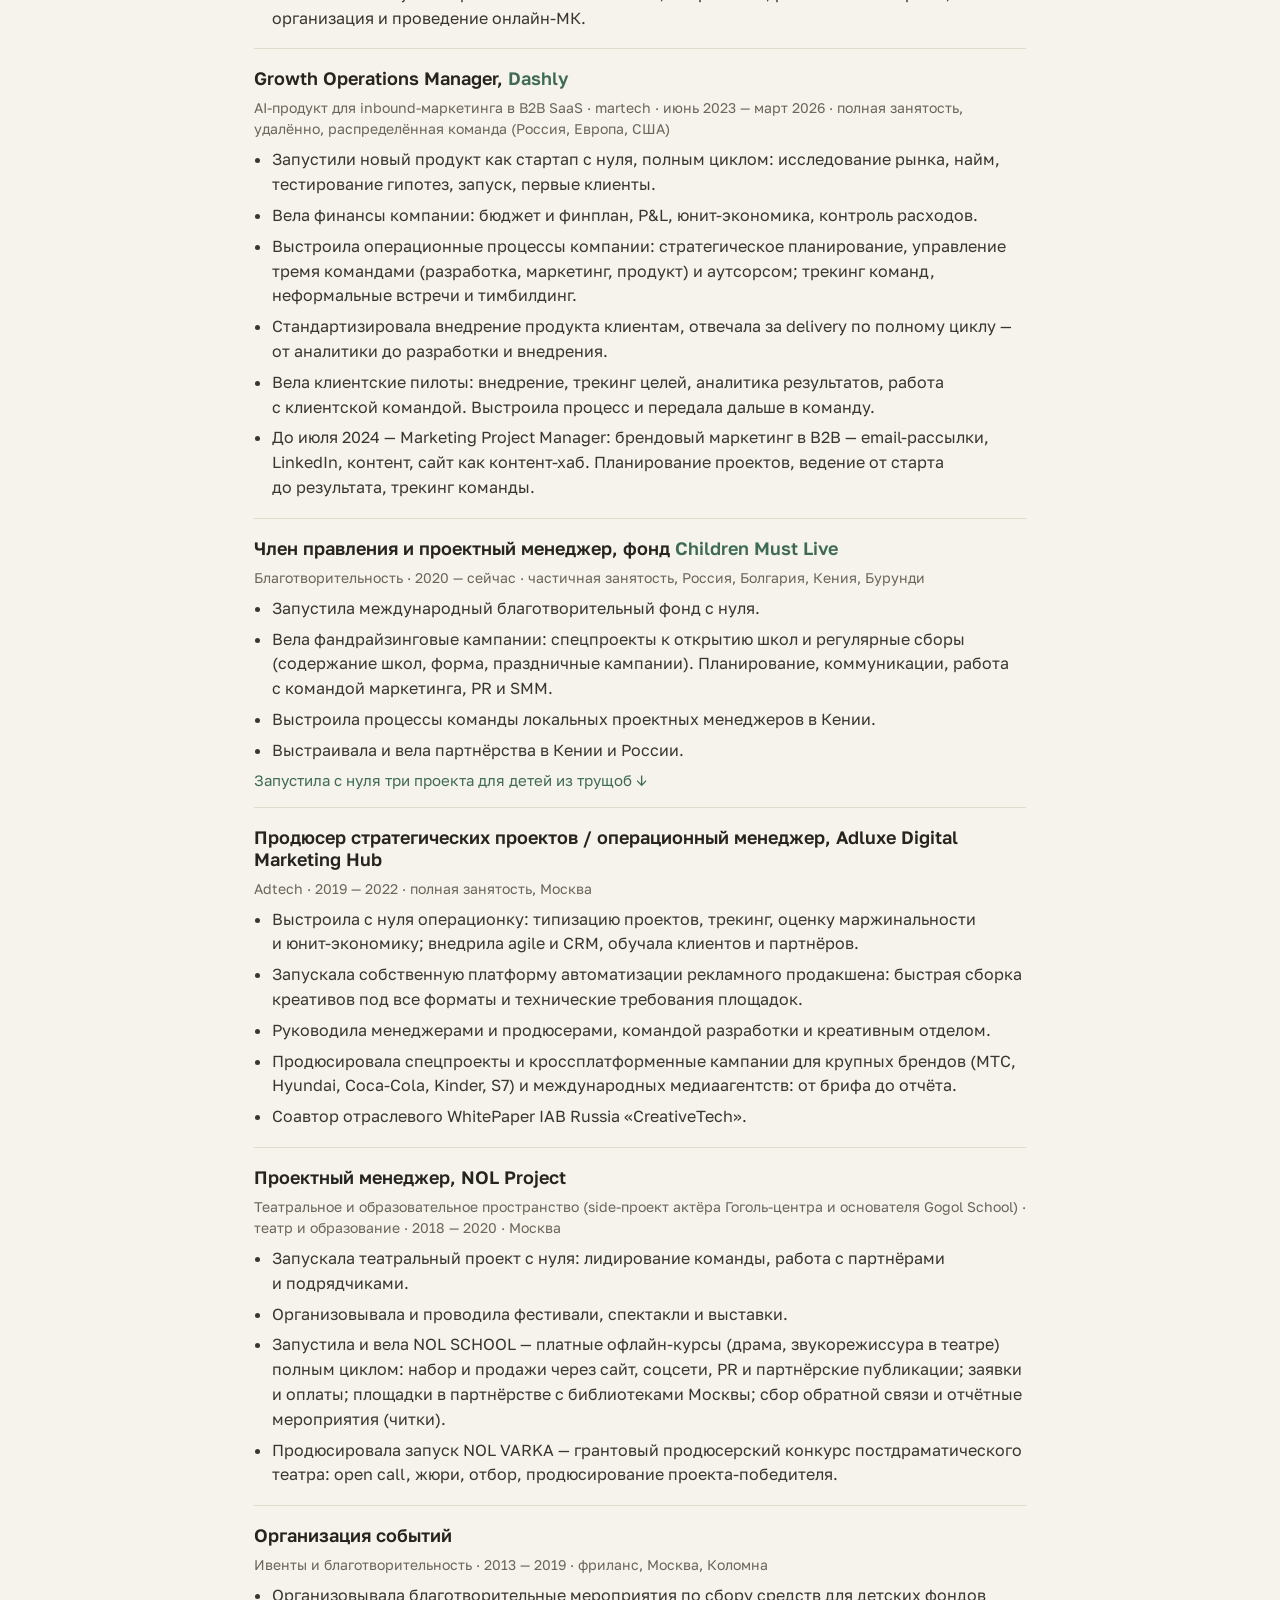
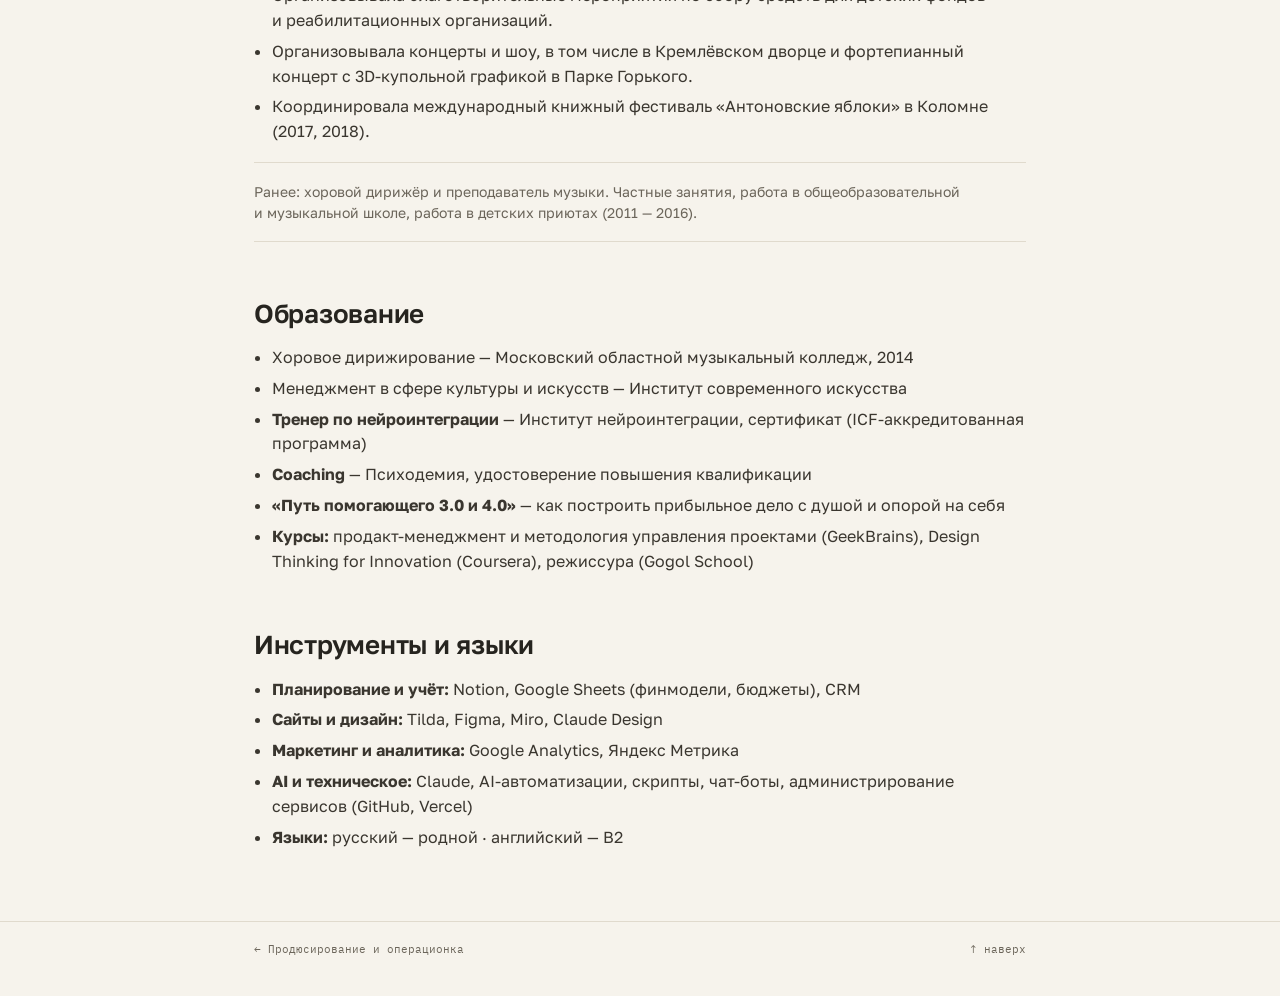
==== commit 417e7502: "Неразрывные пробелы после предлогов и перед тире" ====
--- a/cv/index.html
+++ b/cv/index.html
@@ -3,7 +3,7 @@
 <head>
 <meta charset="utf-8">
 <meta name="viewport" content="width=device-width, initial-scale=1">
-<title>Катерина Маркина — резюме</title>
+<title>Катерина Маркина — резюме</title>
 <meta name="description" content="Продюсер, операционный менеджер, тренер по нейроинтеграции. 10+ лет запускаю проекты с нуля.">
 <link rel="icon" type="image/svg+xml" href="/favicon.svg">
 <link href="https://fonts.googleapis.com/css2?family=Golos+Text:wght@400;500;600&family=IBM+Plex+Mono:wght@400;500&display=swap" rel="stylesheet">
@@ -32,30 +32,30 @@
     <img src="/uploads/DSC_8644_resized.jpg" alt="Катерина Маркина">
     <div style="display:flex;flex-direction:column;gap:10px;">
       <h1>Катерина Маркина</h1>
-      <p class="role">Продюсер · операционный менеджер · тренер по нейроинтеграции</p>
+      <p class="role">Продюсер · операционный менеджер · тренер по нейроинтеграции</p>
       <div class="contacts"><a href="https://t.me/markinakv">Telegram @markinakv</a><a href="mailto:km@markinakv.com">km@markinakv.com</a><a href="https://www.linkedin.com/in/katerina-markina/">LinkedIn</a></div>
       <p class="sub">Пловдив, Болгария / Португалия · работаю удалённо</p>
     </div>
   </section>
 
   <section>
-    <h2>Коротко обо мне</h2>
-    <p class="txt">10+ лет запускаю проекты с нуля: образовательные программы, фестивали, события, digital-продукты, благотворительные проекты.</p>
-    <p class="txt">Последние годы выстраивала операционку в стартапах: планирование от финансовой цели, экономика, команда, процессы.</p>
-    <p class="txt">Сейчас — сертифицированный тренер по нейроинтеграции и коуч: помогающую сферу знаю изнутри и говорю с экспертами на одном языке.</p>
-    <p class="txt">Несколько раз меняла карьерный трек: быстро вхожу в новую область и довожу её до уверенного уровня. Люблю превращать идею в работающий продукт: посчитать, собрать команду, запустить и увидеть, как он находит своих людей.</p>
+    <h2>Коротко обо мне</h2>
+    <p class="txt">10+ лет запускаю проекты с нуля: образовательные программы, фестивали, события, digital-продукты, благотворительные проекты.</p>
+    <p class="txt">Последние годы выстраивала операционку в стартапах: планирование от финансовой цели, экономика, команда, процессы.</p>
+    <p class="txt">Сейчас — сертифицированный тренер по нейроинтеграции и коуч: помогающую сферу знаю изнутри и говорю с экспертами на одном языке.</p>
+    <p class="txt">Несколько раз меняла карьерный трек: быстро вхожу в новую область и довожу её до уверенного уровня. Люблю превращать идею в работающий продукт: посчитать, собрать команду, запустить и увидеть, как он находит своих людей.</p>
   </section>
 
   <section id="skills">
     <h2>Ключевые навыки</h2>
     <ul class="list">
-      <li><b>Запуск продуктов и проектов от идеи до обратной связи.</b> Исследование рынка, продукт, формат, сроки, команда, сбор обратной связи и ретро.</li>
-      <li><b>Экономика.</b> Бюджетирование, ценообразование, юнит-экономика, маржинальность проектов, план от финансовой цели.</li>
-      <li><b>Воронка и CRM.</b> План продаж от цели, ведение CRM, организация набора на платные курсы, фандрайзинговые кампании, партнёрства.</li>
-      <li><b>Команда.</b> Управление командами: менеджеры, продюсеры, разработчики, маркетинг; распределённые команды в Европе, США, России и Африке.</li>
-      <li><b>Эксперты и партнёры.</b> Переговоры и договорённости, координация спикеров и подрядчиков, совместные проекты.</li>
-      <li><b>Системность.</b> Построение процессов и регламентов, базы в Notion, трекинг задач и команд.</li>
-      <li><b>AI и автоматизации.</b> Настройка AI-ассистентов и автоматизаций, скрипты, сборка лендингов, чат-боты.</li>
+      <li><b>Запуск продуктов и проектов от идеи до обратной связи.</b> Исследование рынка, продукт, формат, сроки, команда, сбор обратной связи и ретро.</li>
+      <li><b>Экономика.</b> Бюджетирование, ценообразование, юнит-экономика, маржинальность проектов, план от финансовой цели.</li>
+      <li><b>Воронка и CRM.</b> План продаж от цели, ведение CRM, организация набора на платные курсы, фандрайзинговые кампании, партнёрства.</li>
+      <li><b>Команда.</b> Управление командами: менеджеры, продюсеры, разработчики, маркетинг; распределённые команды в Европе, США, России и Африке.</li>
+      <li><b>Эксперты и партнёры.</b> Переговоры и договорённости, координация спикеров и подрядчиков, совместные проекты.</li>
+      <li><b>Системность.</b> Построение процессов и регламентов, базы в Notion, трекинг задач и команд.</li>
+      <li><b>AI и автоматизации.</b> Настройка AI-ассистентов и автоматизаций, скрипты, сборка лендингов, чат-боты.</li>
     </ul>
   </section>
 
@@ -63,89 +63,89 @@
     <h2>Опыт</h2>
     <div class="jobs">
       <div class="job">
-        <h3>Тренер по нейроинтеграции</h3>
-        <p class="meta">Нейроинтеграция и коучинг · 2026 — сейчас · частная практика, индивидуальная и групповая работа, онлайн</p>
+        <h3>Тренер по нейроинтеграции</h3>
+        <p class="meta">Нейроинтеграция и коучинг · 2026 — сейчас · частная практика, индивидуальная и групповая работа, онлайн</p>
         <ul>
-          <li>Запустила пилот групповой программы «Нейроспринт» (6 недель): продукт и структура, лендинг, анкета и тестирование на входе, групповые и индивидуальные встречи, ежедневные чек-ины, финальная обратная связь.</li>
-          <li>Веду индивидуальных клиентов по <a href="https://neurointegration.org/ru/science" target="_blank" rel="noopener">методу нейроинтеграции</a> (на стыке нейронауки, психологии и коучинга).</li>
+          <li>Запустила пилот групповой программы «Нейроспринт» (6 недель): продукт и структура, лендинг, анкета и тестирование на входе, групповые и индивидуальные встречи, ежедневные чек-ины, финальная обратная связь.</li>
+          <li>Веду индивидуальных клиентов по <a href="https://neurointegration.org/ru/science" target="_blank" rel="noopener">методу нейроинтеграции</a> (на стыке нейронауки, психологии и коучинга).</li>
         </ul>
-        <details class="more"><summary>Тестирую продукт по AI-менторингу: операционка жизни с AI-ассистентом</summary>
+        <details class="more"><summary>Тестирую продукт по AI-менторингу: операционка жизни с AI-ассистентом</summary>
           <ul>
-            <li>Для кого: люди, которые хотят разгрузить голову и жить системнее, но считают AI сложным и «не для них».</li>
-            <li>Как устроено: сначала коуч-сессия, на которой собираем карту жизни клиента: цели, проекты, рутины, что забирает время. Потом под эту карту настраиваем AI-ассистента и автоматизации: трекер задач, календарь, боты.</li>
-            <li>Сейчас: веду первые пилоты, собираю кейсы и дорабатываю формат.</li>
+            <li>Для кого: люди, которые хотят разгрузить голову и жить системнее, но считают AI сложным и «не для них».</li>
+            <li>Как устроено: сначала коуч-сессия, на которой собираем карту жизни клиента: цели, проекты, рутины, что забирает время. Потом под эту карту настраиваем AI-ассистента и автоматизации: трекер задач, календарь, боты.</li>
+            <li>Сейчас: веду первые пилоты, собираю кейсы и дорабатываю формат.</li>
           </ul>
         </details>
       </div>
       <div class="job">
         <h3>Операционная команда штаба, Ассоциация выпускников <a href="https://neurointegration.org/ru" target="_blank" rel="noopener">Института нейроинтеграции</a></h3>
-        <p class="meta">Профессиональное сообщество · 2026 — сейчас · частичная занятость, удалённо, распределённая команда</p>
+        <p class="meta">Профессиональное сообщество · 2026 — сейчас · частичная занятость, удалённо, распределённая команда</p>
         <ul>
           <li>Выстраиваю процессы команды штаба ассоциации: цели направлений, события, расписания, настройка автоматизаций.</li>
-          <li>Отвечаю за ветку мастер-классов: план событий, сбор заявок, работа со спикерами, организация и проведение онлайн-МК.</li>
+          <li>Отвечаю за ветку мастер-классов: план событий, сбор заявок, работа со спикерами, организация и проведение онлайн-МК.</li>
         </ul>
       </div>
       <div class="job">
         <h3>Growth Operations Manager, <a href="https://www.dashly.io/" target="_blank" rel="noopener">Dashly</a></h3>
-        <p class="meta">AI-продукт для inbound-маркетинга в B2B SaaS · martech · июнь 2023 — март 2026 · полная занятость, удалённо, распределённая команда (Россия, Европа, США)</p>
+        <p class="meta">AI-продукт для inbound-маркетинга в B2B SaaS · martech · июнь 2023 — март 2026 · полная занятость, удалённо, распределённая команда (Россия, Европа, США)</p>
         <ul>
-          <li>Запустили новый продукт как стартап с нуля, полным циклом: исследование рынка, найм, тестирование гипотез, запуск, первые клиенты.</li>
-          <li>Вела финансы компании: бюджет и финплан, P&amp;L, юнит-экономика, контроль расходов.</li>
-          <li>Выстроила операционные процессы компании: стратегическое планирование, управление тремя командами (разработка, маркетинг, продукт) и аутсорсом; трекинг команд, неформальные встречи и тимбилдинг.</li>
-          <li>Стандартизировала внедрение продукта клиентам, отвечала за delivery по полному циклу — от аналитики до разработки и внедрения.</li>
-          <li>Вела клиентские пилоты: внедрение, трекинг целей, аналитика результатов, работа с клиентской командой. Выстроила процесс и передала дальше в команду.</li>
-          <li>До июля 2024 — Marketing Project Manager: брендовый маркетинг в B2B — email-рассылки, LinkedIn, контент, сайт как контент-хаб. Планирование проектов, ведение от старта до результата, трекинг команды.</li>
+          <li>Запустили новый продукт как стартап с нуля, полным циклом: исследование рынка, найм, тестирование гипотез, запуск, первые клиенты.</li>
+          <li>Вела финансы компании: бюджет и финплан, P&amp;L, юнит-экономика, контроль расходов.</li>
+          <li>Выстроила операционные процессы компании: стратегическое планирование, управление тремя командами (разработка, маркетинг, продукт) и аутсорсом; трекинг команд, неформальные встречи и тимбилдинг.</li>
+          <li>Стандартизировала внедрение продукта клиентам, отвечала за delivery по полному циклу — от аналитики до разработки и внедрения.</li>
+          <li>Вела клиентские пилоты: внедрение, трекинг целей, аналитика результатов, работа с клиентской командой. Выстроила процесс и передала дальше в команду.</li>
+          <li>До июля 2024 — Marketing Project Manager: брендовый маркетинг в B2B — email-рассылки, LinkedIn, контент, сайт как контент-хаб. Планирование проектов, ведение от старта до результата, трекинг команды.</li>
         </ul>
       </div>
       <div class="job">
-        <h3>Член правления и проектный менеджер, фонд <a href="https://childrenmustlive.com/projects" target="_blank" rel="noopener">Children Must Live</a></h3>
-        <p class="meta">Благотворительность · 2020 — сейчас · частичная занятость, Россия, Болгария, Кения, Бурунди</p>
+        <h3>Член правления и проектный менеджер, фонд <a href="https://childrenmustlive.com/projects" target="_blank" rel="noopener">Children Must Live</a></h3>
+        <p class="meta">Благотворительность · 2020 — сейчас · частичная занятость, Россия, Болгария, Кения, Бурунди</p>
         <ul>
-          <li>Запустила международный благотворительный фонд с нуля.</li>
-          <li>Вела фандрайзинговые кампании: спецпроекты к открытию школ и регулярные сборы (содержание школ, форма, праздничные кампании). Планирование, коммуникации, работа с командой маркетинга, PR и SMM.</li>
-          <li>Выстроила процессы команды локальных проектных менеджеров в Кении.</li>
-          <li>Выстраивала и вела партнёрства в Кении и России.</li>
+          <li>Запустила международный благотворительный фонд с нуля.</li>
+          <li>Вела фандрайзинговые кампании: спецпроекты к открытию школ и регулярные сборы (содержание школ, форма, праздничные кампании). Планирование, коммуникации, работа с командой маркетинга, PR и SMM.</li>
+          <li>Выстроила процессы команды локальных проектных менеджеров в Кении.</li>
+          <li>Выстраивала и вела партнёрства в Кении и России.</li>
         </ul>
-        <details class="more"><summary>Запустила с нуля три проекта для детей из трущоб</summary>
+        <details class="more"><summary>Запустила с нуля три проекта для детей из трущоб</summary>
           <ul>
-            <li><a href="https://tabor.school/" target="_blank" rel="noopener">Tabor School</a> (Кения) — бесплатная школа, более 100 детей;</li>
-            <li><a href="https://heha.school/" target="_blank" rel="noopener">Heha School</a> (Бурунди) — бесплатная школа, 104 ребёнка;</li>
-            <li><a href="https://kilicenter.com/" target="_blank" rel="noopener">Kili</a> (Кения) — детский социально-реабилитационный центр, 16 детей.</li>
+            <li><a href="https://tabor.school/" target="_blank" rel="noopener">Tabor School</a> (Кения) — бесплатная школа, более 100 детей;</li>
+            <li><a href="https://heha.school/" target="_blank" rel="noopener">Heha School</a> (Бурунди) — бесплатная школа, 104 ребёнка;</li>
+            <li><a href="https://kilicenter.com/" target="_blank" rel="noopener">Kili</a> (Кения) — детский социально-реабилитационный центр, 16 детей.</li>
           </ul>
         </details>
       </div>
       <div class="job">
         <h3>Продюсер стратегических проектов / операционный менеджер, Adluxe Digital Marketing Hub</h3>
-        <p class="meta">Adtech · 2019 — 2022 · полная занятость, Москва</p>
+        <p class="meta">Adtech · 2019 — 2022 · полная занятость, Москва</p>
         <ul>
-          <li>Выстроила с нуля операционку: типизацию проектов, трекинг, оценку маржинальности и юнит-экономику; внедрила agile и CRM, обучала клиентов и партнёров.</li>
-          <li>Запускала собственную платформу автоматизации рекламного продакшена: быстрая сборка креативов под все форматы и технические требования площадок.</li>
-          <li>Руководила менеджерами и продюсерами, командой разработки и креативным отделом.</li>
-          <li>Продюсировала спецпроекты и кроссплатформенные кампании для крупных брендов (МТС, Hyundai, Coca-Cola, Kinder, S7) и международных медиаагентств: от брифа до отчёта.</li>
+          <li>Выстроила с нуля операционку: типизацию проектов, трекинг, оценку маржинальности и юнит-экономику; внедрила agile и CRM, обучала клиентов и партнёров.</li>
+          <li>Запускала собственную платформу автоматизации рекламного продакшена: быстрая сборка креативов под все форматы и технические требования площадок.</li>
+          <li>Руководила менеджерами и продюсерами, командой разработки и креативным отделом.</li>
+          <li>Продюсировала спецпроекты и кроссплатформенные кампании для крупных брендов (МТС, Hyundai, Coca-Cola, Kinder, S7) и международных медиаагентств: от брифа до отчёта.</li>
           <li>Соавтор отраслевого WhitePaper IAB Russia «CreativeTech».</li>
         </ul>
       </div>
       <div class="job">
         <h3>Проектный менеджер, NOL Project</h3>
-        <p class="meta">Театральное и образовательное пространство (side-проект актёра Гоголь-центра и основателя Gogol School) · театр и образование · 2018 — 2020 · Москва</p>
+        <p class="meta">Театральное и образовательное пространство (side-проект актёра Гоголь-центра и основателя Gogol School) · театр и образование · 2018 — 2020 · Москва</p>
         <ul>
-          <li>Запускала театральный проект с нуля: лидирование команды, работа с партнёрами и подрядчиками.</li>
-          <li>Организовывала и проводила фестивали, спектакли и выставки.</li>
-          <li>Запустила и вела NOL SCHOOL — платные офлайн-курсы (драма, звукорежиссура в театре) полным циклом: набор и продажи через сайт, соцсети, PR и партнёрские публикации; заявки и оплаты; площадки в партнёрстве с библиотеками Москвы; сбор обратной связи и отчётные мероприятия (читки).</li>
-          <li>Продюсировала запуск NOL VARKA — грантовый продюсерский конкурс постдраматического театра: open call, жюри, отбор, продюсирование проекта-победителя.</li>
+          <li>Запускала театральный проект с нуля: лидирование команды, работа с партнёрами и подрядчиками.</li>
+          <li>Организовывала и проводила фестивали, спектакли и выставки.</li>
+          <li>Запустила и вела NOL SCHOOL — платные офлайн-курсы (драма, звукорежиссура в театре) полным циклом: набор и продажи через сайт, соцсети, PR и партнёрские публикации; заявки и оплаты; площадки в партнёрстве с библиотеками Москвы; сбор обратной связи и отчётные мероприятия (читки).</li>
+          <li>Продюсировала запуск NOL VARKA — грантовый продюсерский конкурс постдраматического театра: open call, жюри, отбор, продюсирование проекта-победителя.</li>
         </ul>
       </div>
       <div class="job">
         <h3>Организация событий</h3>
-        <p class="meta">Ивенты и благотворительность · 2013 — 2019 · фриланс, Москва, Коломна</p>
+        <p class="meta">Ивенты и благотворительность · 2013 — 2019 · фриланс, Москва, Коломна</p>
         <ul>
-          <li>Организовывала благотворительные мероприятия по сбору средств для детских фондов и реабилитационных организаций.</li>
-          <li>Организовывала концерты и шоу, в том числе в Кремлёвском дворце и фортепианный концерт с 3D-купольной графикой в Парке Горького.</li>
-          <li>Координировала международный книжный фестиваль «Антоновские яблоки» в Коломне (2017, 2018).</li>
+          <li>Организовывала благотворительные мероприятия по сбору средств для детских фондов и реабилитационных организаций.</li>
+          <li>Организовывала концерты и шоу, в том числе в Кремлёвском дворце и фортепианный концерт с 3D-купольной графикой в Парке Горького.</li>
+          <li>Координировала международный книжный фестиваль «Антоновские яблоки» в Коломне (2017, 2018).</li>
         </ul>
       </div>
       <div class="job">
-        <p class="meta">Ранее: хоровой дирижёр и преподаватель музыки. Частные занятия, работа в общеобразовательной и музыкальной школе, работа в детских приютах (2011 — 2016).</p>
+        <p class="meta">Ранее: хоровой дирижёр и преподаватель музыки. Частные занятия, работа в общеобразовательной и музыкальной школе, работа в детских приютах (2011 — 2016).</p>
       </div>
     </div>
   </section>
@@ -153,30 +153,30 @@
   <section id="edu">
     <h2>Образование</h2>
     <ul class="list">
-      <li>Хоровое дирижирование — Московский областной музыкальный колледж, 2014</li>
-      <li>Менеджмент в сфере культуры и искусств — Институт современного искусства</li>
-      <li><b>Тренер по нейроинтеграции</b> — Институт нейроинтеграции, сертификат (ICF-аккредитованная программа)</li>
-      <li><b>Coaching</b> — Психодемия, удостоверение повышения квалификации</li>
-      <li><b>«Путь помогающего 3.0 и 4.0»</b> — как построить прибыльное дело с душой и опорой на себя</li>
-      <li><b>Курсы:</b> продакт-менеджмент и методология управления проектами (GeekBrains), Design Thinking for Innovation (Coursera), режиссура (Gogol School)</li>
+      <li>Хоровое дирижирование — Московский областной музыкальный колледж, 2014</li>
+      <li>Менеджмент в сфере культуры и искусств — Институт современного искусства</li>
+      <li><b>Тренер по нейроинтеграции</b> — Институт нейроинтеграции, сертификат (ICF-аккредитованная программа)</li>
+      <li><b>Coaching</b> — Психодемия, удостоверение повышения квалификации</li>
+      <li><b>«Путь помогающего 3.0 и 4.0»</b> — как построить прибыльное дело с душой и опорой на себя</li>
+      <li><b>Курсы:</b> продакт-менеджмент и методология управления проектами (GeekBrains), Design Thinking for Innovation (Coursera), режиссура (Gogol School)</li>
     </ul>
   </section>
 
   <section>
-    <h2>Инструменты и языки</h2>
+    <h2>Инструменты и языки</h2>
     <ul class="list">
-      <li><b>Планирование и учёт:</b> Notion, Google Sheets (финмодели, бюджеты), CRM</li>
-      <li><b>Сайты и дизайн:</b> Tilda, Figma, Miro, Claude Design</li>
-      <li><b>Маркетинг и аналитика:</b> Google Analytics, Яндекс Метрика</li>
-      <li><b>AI и техническое:</b> Claude, AI-автоматизации, скрипты, чат-боты, администрирование сервисов (GitHub, Vercel)</li>
-      <li><b>Языки:</b> русский — родной · английский — B2</li>
+      <li><b>Планирование и учёт:</b> Notion, Google Sheets (финмодели, бюджеты), CRM</li>
+      <li><b>Сайты и дизайн:</b> Tilda, Figma, Miro, Claude Design</li>
+      <li><b>Маркетинг и аналитика:</b> Google Analytics, Яндекс Метрика</li>
+      <li><b>AI и техническое:</b> Claude, AI-автоматизации, скрипты, чат-боты, администрирование сервисов (GitHub, Vercel)</li>
+      <li><b>Языки:</b> русский — родной · английский — B2</li>
     </ul>
   </section>
 
 </main>
 </div>
 <footer>
-  <div class="wrap cv"><a href="/ru/ops/">← Продюсирование и операционка</a><a href="#top">↑ наверх</a></div>
+  <div class="wrap cv"><a href="/ru/ops/">← Продюсирование и операционка</a><a href="#top">↑ наверх</a></div>
 </footer>
 </body>
 </html>
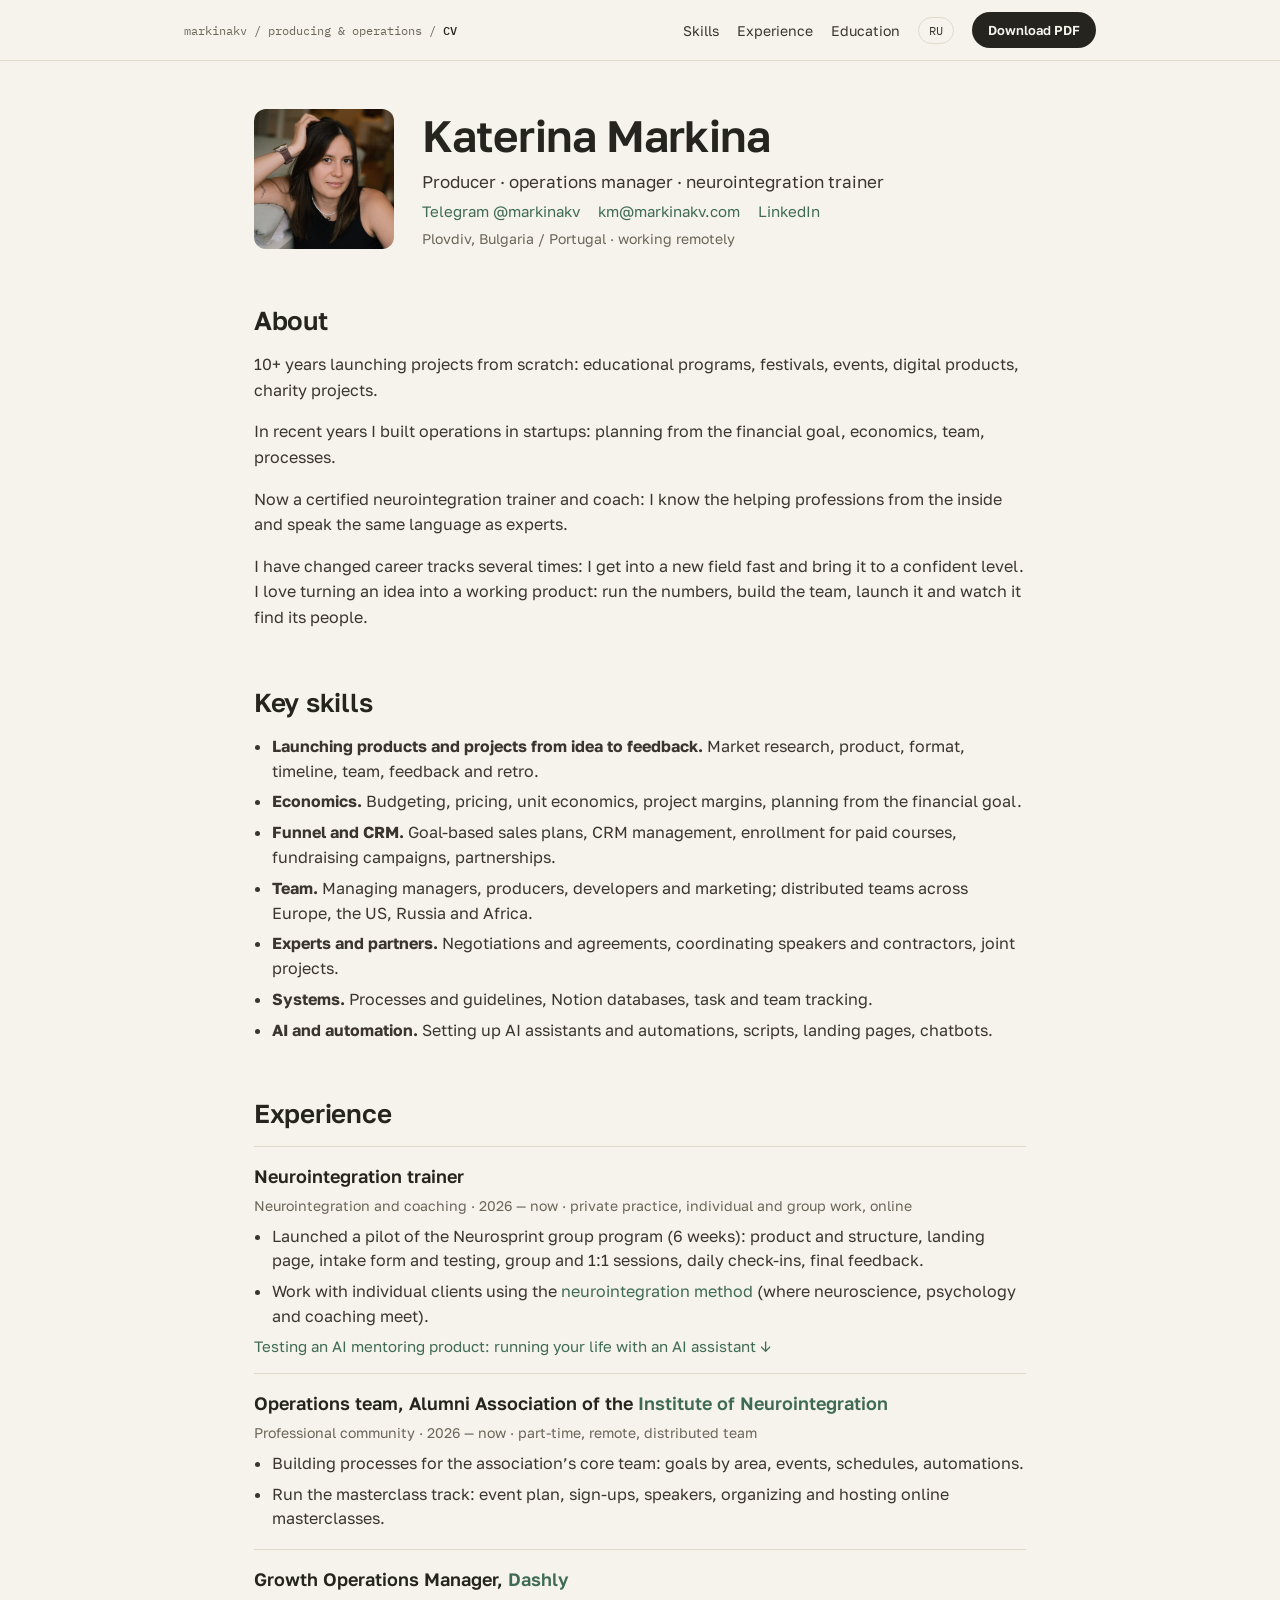
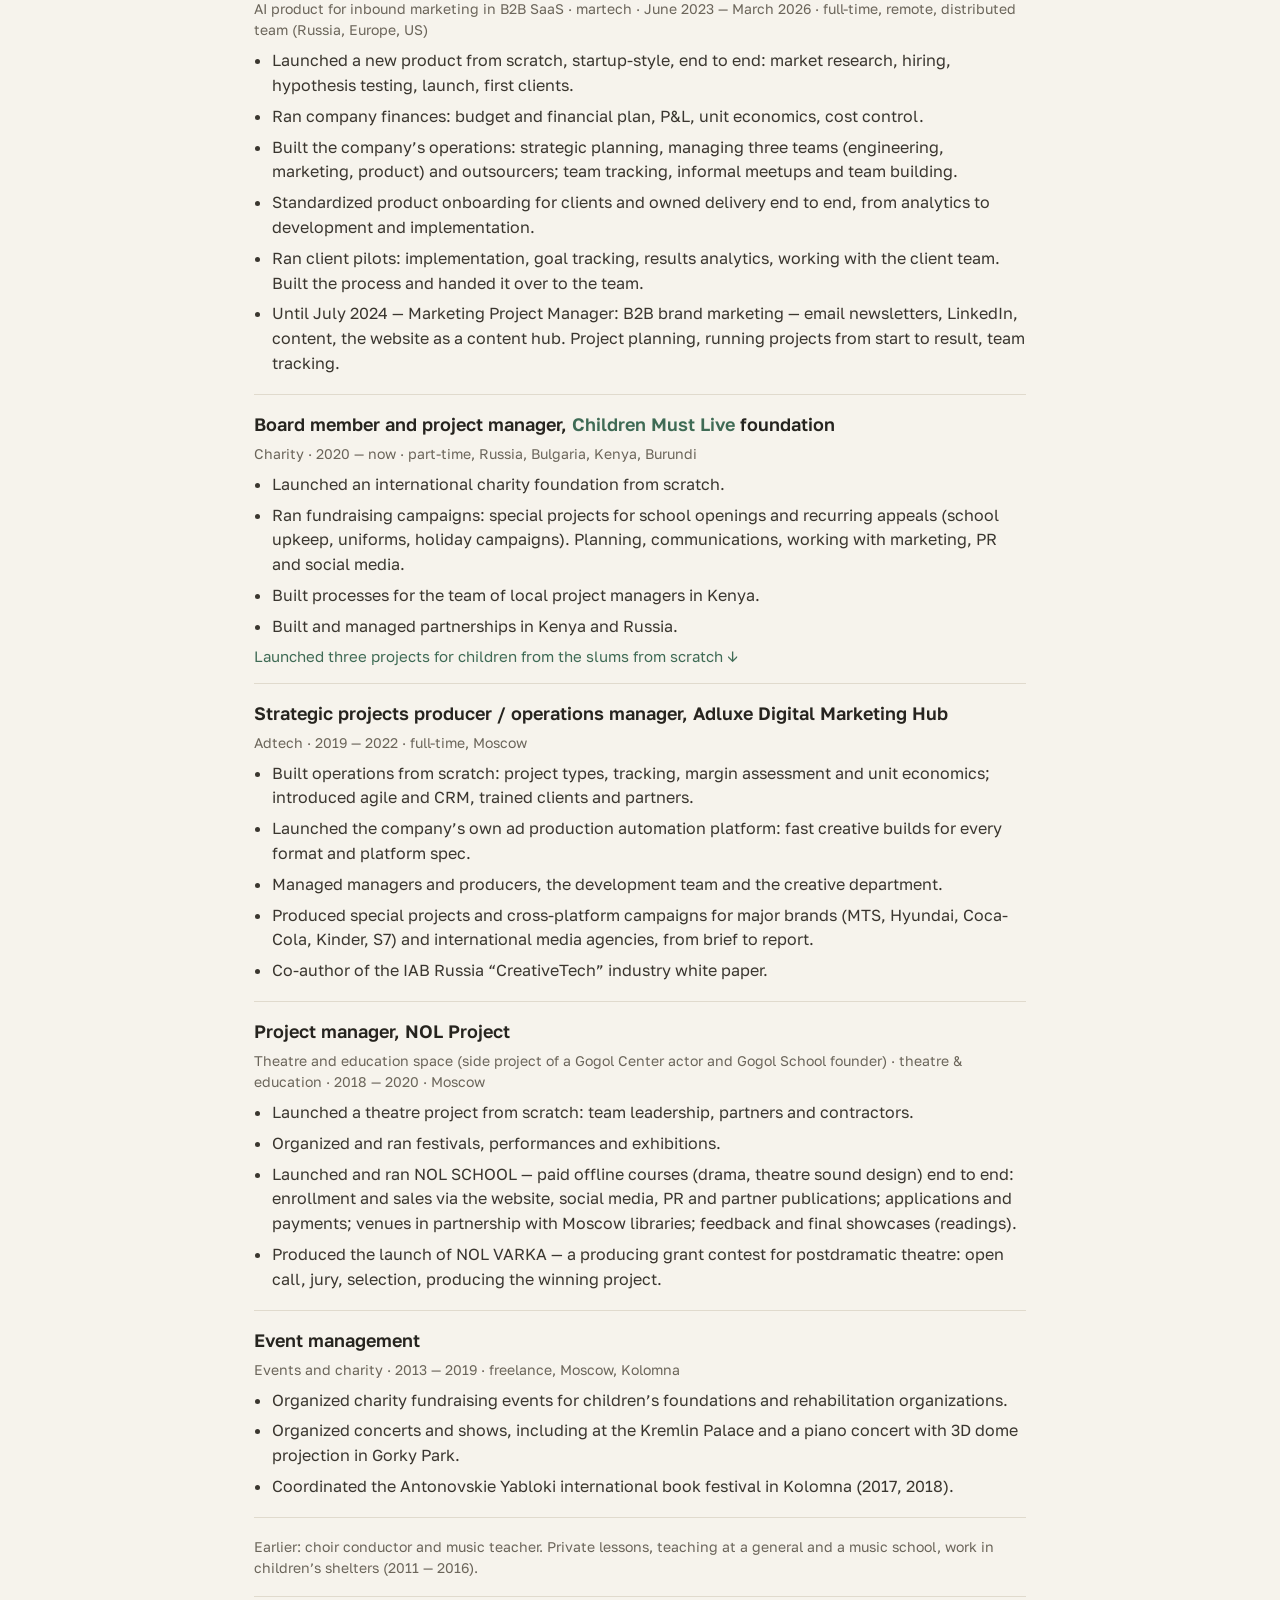
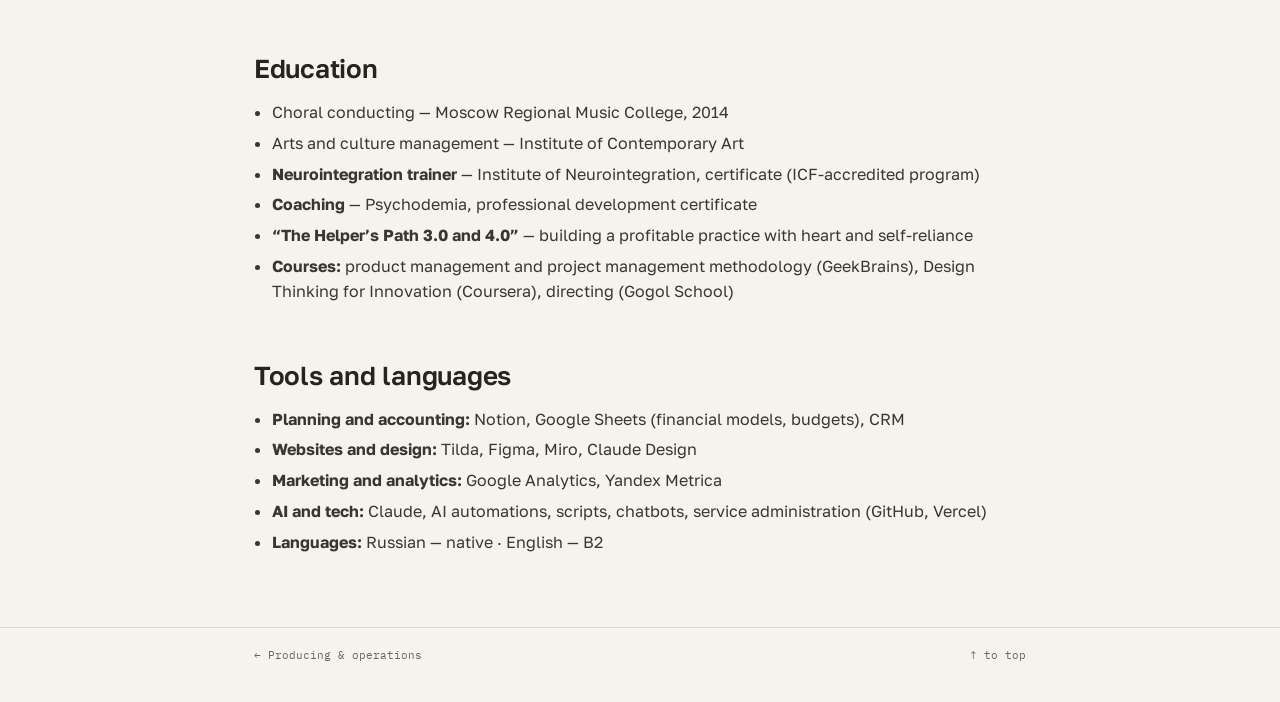
==== commit 2abc8ffa: "EN: /cv" ====
--- a/cv/index.html
+++ b/cv/index.html
@@ -1,10 +1,10 @@
 <!DOCTYPE html>
-<html lang="ru">
+<html lang="en">
 <head>
 <meta charset="utf-8">
 <meta name="viewport" content="width=device-width, initial-scale=1">
-<title>Катерина Маркина — резюме</title>
-<meta name="description" content="Продюсер, операционный менеджер, тренер по нейроинтеграции. 10+ лет запускаю проекты с нуля.">
+<title>Katerina Markina — CV</title>
+<meta name="description" content="Producer, operations manager, neurointegration trainer. 10+ years launching projects from scratch.">
 <link rel="icon" type="image/svg+xml" href="/favicon.svg">
 <link href="https://fonts.googleapis.com/css2?family=Golos+Text:wght@400;500;600&family=IBM+Plex+Mono:wght@400;500&display=swap" rel="stylesheet">
 <script>
@@ -16,12 +16,13 @@
 <body>
 <header class="hdr">
   <div class="wrap">
-    <span class="crumb"><a href="/ru/">markinakv</a> / <a href="/ru/ops/"><span class="hide-m">продюсирование и </span>операционка</a> / <b>резюме</b></span>
+    <span class="crumb"><a href="/">markinakv</a> / <a href="/ops/"><span class="hide-m">producing & </span>operations</a> / <b>CV</b></span>
     <nav class="nav">
-      <a class="l" href="#skills">Навыки</a>
-      <a class="l" href="#exp">Опыт</a>
-      <a class="l" href="#edu">Образование</a>
-      <button class="btn sm noprint" onclick="window.print()">Скачать PDF</button>
+      <a class="l" href="#skills">Skills</a>
+      <a class="l" href="#exp">Experience</a>
+      <a class="l" href="#edu">Education</a>
+      <a class="lang" href="/ru/cv/" hreflang="ru">RU</a>
+      <button class="btn sm noprint" onclick="window.print()">Download PDF</button>
     </nav>
   </div>
 </header>
@@ -29,154 +30,154 @@
 <main>
 
   <section class="cv-head">
-    <img src="/uploads/DSC_8644_resized.jpg" alt="Катерина Маркина">
+    <img src="/uploads/DSC_8644_resized.jpg" alt="Katerina Markina">
     <div style="display:flex;flex-direction:column;gap:10px;">
-      <h1>Катерина Маркина</h1>
-      <p class="role">Продюсер · операционный менеджер · тренер по нейроинтеграции</p>
+      <h1>Katerina Markina</h1>
+      <p class="role">Producer · operations manager · neurointegration trainer</p>
       <div class="contacts"><a href="https://t.me/markinakv">Telegram @markinakv</a><a href="mailto:km@markinakv.com">km@markinakv.com</a><a href="https://www.linkedin.com/in/katerina-markina/">LinkedIn</a></div>
-      <p class="sub">Пловдив, Болгария / Португалия · работаю удалённо</p>
+      <p class="sub">Plovdiv, Bulgaria / Portugal · working remotely</p>
     </div>
   </section>
 
   <section>
-    <h2>Коротко обо мне</h2>
-    <p class="txt">10+ лет запускаю проекты с нуля: образовательные программы, фестивали, события, digital-продукты, благотворительные проекты.</p>
-    <p class="txt">Последние годы выстраивала операционку в стартапах: планирование от финансовой цели, экономика, команда, процессы.</p>
-    <p class="txt">Сейчас — сертифицированный тренер по нейроинтеграции и коуч: помогающую сферу знаю изнутри и говорю с экспертами на одном языке.</p>
-    <p class="txt">Несколько раз меняла карьерный трек: быстро вхожу в новую область и довожу её до уверенного уровня. Люблю превращать идею в работающий продукт: посчитать, собрать команду, запустить и увидеть, как он находит своих людей.</p>
+    <h2>About</h2>
+    <p class="txt">10+ years launching projects from scratch: educational programs, festivals, events, digital products, charity projects.</p>
+    <p class="txt">In recent years I built operations in startups: planning from the financial goal, economics, team, processes.</p>
+    <p class="txt">Now a certified neurointegration trainer and coach: I know the helping professions from the inside and speak the same language as experts.</p>
+    <p class="txt">I have changed career tracks several times: I get into a new field fast and bring it to a confident level. I love turning an idea into a working product: run the numbers, build the team, launch it and watch it find its people.</p>
   </section>
 
   <section id="skills">
-    <h2>Ключевые навыки</h2>
+    <h2>Key skills</h2>
     <ul class="list">
-      <li><b>Запуск продуктов и проектов от идеи до обратной связи.</b> Исследование рынка, продукт, формат, сроки, команда, сбор обратной связи и ретро.</li>
-      <li><b>Экономика.</b> Бюджетирование, ценообразование, юнит-экономика, маржинальность проектов, план от финансовой цели.</li>
-      <li><b>Воронка и CRM.</b> План продаж от цели, ведение CRM, организация набора на платные курсы, фандрайзинговые кампании, партнёрства.</li>
-      <li><b>Команда.</b> Управление командами: менеджеры, продюсеры, разработчики, маркетинг; распределённые команды в Европе, США, России и Африке.</li>
-      <li><b>Эксперты и партнёры.</b> Переговоры и договорённости, координация спикеров и подрядчиков, совместные проекты.</li>
-      <li><b>Системность.</b> Построение процессов и регламентов, базы в Notion, трекинг задач и команд.</li>
-      <li><b>AI и автоматизации.</b> Настройка AI-ассистентов и автоматизаций, скрипты, сборка лендингов, чат-боты.</li>
+      <li><b>Launching products and projects from idea to feedback.</b> Market research, product, format, timeline, team, feedback and retro.</li>
+      <li><b>Economics.</b> Budgeting, pricing, unit economics, project margins, planning from the financial goal.</li>
+      <li><b>Funnel and CRM.</b> Goal-based sales plans, CRM management, enrollment for paid courses, fundraising campaigns, partnerships.</li>
+      <li><b>Team.</b> Managing managers, producers, developers and marketing; distributed teams across Europe, the US, Russia and Africa.</li>
+      <li><b>Experts and partners.</b> Negotiations and agreements, coordinating speakers and contractors, joint projects.</li>
+      <li><b>Systems.</b> Processes and guidelines, Notion databases, task and team tracking.</li>
+      <li><b>AI and automation.</b> Setting up AI assistants and automations, scripts, landing pages, chatbots.</li>
     </ul>
   </section>
 
   <section id="exp">
-    <h2>Опыт</h2>
+    <h2>Experience</h2>
     <div class="jobs">
       <div class="job">
-        <h3>Тренер по нейроинтеграции</h3>
-        <p class="meta">Нейроинтеграция и коучинг · 2026 — сейчас · частная практика, индивидуальная и групповая работа, онлайн</p>
+        <h3>Neurointegration trainer</h3>
+        <p class="meta">Neurointegration and coaching · 2026 — now · private practice, individual and group work, online</p>
         <ul>
-          <li>Запустила пилот групповой программы «Нейроспринт» (6 недель): продукт и структура, лендинг, анкета и тестирование на входе, групповые и индивидуальные встречи, ежедневные чек-ины, финальная обратная связь.</li>
-          <li>Веду индивидуальных клиентов по <a href="https://neurointegration.org/ru/science" target="_blank" rel="noopener">методу нейроинтеграции</a> (на стыке нейронауки, психологии и коучинга).</li>
+          <li>Launched a pilot of the Neurosprint group program (6 weeks): product and structure, landing page, intake form and testing, group and 1:1 sessions, daily check-ins, final feedback.</li>
+          <li>Work with individual clients using the <a href="https://neurointegration.org/ru/science" target="_blank" rel="noopener">neurointegration method</a> (where neuroscience, psychology and coaching meet).</li>
         </ul>
-        <details class="more"><summary>Тестирую продукт по AI-менторингу: операционка жизни с AI-ассистентом</summary>
+        <details class="more"><summary>Testing an AI mentoring product: running your life with an AI assistant</summary>
           <ul>
-            <li>Для кого: люди, которые хотят разгрузить голову и жить системнее, но считают AI сложным и «не для них».</li>
-            <li>Как устроено: сначала коуч-сессия, на которой собираем карту жизни клиента: цели, проекты, рутины, что забирает время. Потом под эту карту настраиваем AI-ассистента и автоматизации: трекер задач, календарь, боты.</li>
-            <li>Сейчас: веду первые пилоты, собираю кейсы и дорабатываю формат.</li>
+            <li>Who it’s for: people who want to clear their head and live more systematically but think AI is complicated and “not for them”.</li>
+            <li>How it works: first a coaching session where we map the client’s life: goals, projects, routines, what eats their time. Then we set up an AI assistant and automations around that map: task tracker, calendar, bots.</li>
+            <li>Now: running the first pilots, collecting cases and refining the format.</li>
           </ul>
         </details>
       </div>
       <div class="job">
-        <h3>Операционная команда штаба, Ассоциация выпускников <a href="https://neurointegration.org/ru" target="_blank" rel="noopener">Института нейроинтеграции</a></h3>
-        <p class="meta">Профессиональное сообщество · 2026 — сейчас · частичная занятость, удалённо, распределённая команда</p>
+        <h3>Operations team, Alumni Association of the <a href="https://neurointegration.org/ru" target="_blank" rel="noopener">Institute of Neurointegration</a></h3>
+        <p class="meta">Professional community · 2026 — now · part-time, remote, distributed team</p>
         <ul>
-          <li>Выстраиваю процессы команды штаба ассоциации: цели направлений, события, расписания, настройка автоматизаций.</li>
-          <li>Отвечаю за ветку мастер-классов: план событий, сбор заявок, работа со спикерами, организация и проведение онлайн-МК.</li>
+          <li>Building processes for the association’s core team: goals by area, events, schedules, automations.</li>
+          <li>Run the masterclass track: event plan, sign-ups, speakers, organizing and hosting online masterclasses.</li>
         </ul>
       </div>
       <div class="job">
         <h3>Growth Operations Manager, <a href="https://www.dashly.io/" target="_blank" rel="noopener">Dashly</a></h3>
-        <p class="meta">AI-продукт для inbound-маркетинга в B2B SaaS · martech · июнь 2023 — март 2026 · полная занятость, удалённо, распределённая команда (Россия, Европа, США)</p>
+        <p class="meta">AI product for inbound marketing in B2B SaaS · martech · June 2023 — March 2026 · full-time, remote, distributed team (Russia, Europe, US)</p>
         <ul>
-          <li>Запустили новый продукт как стартап с нуля, полным циклом: исследование рынка, найм, тестирование гипотез, запуск, первые клиенты.</li>
-          <li>Вела финансы компании: бюджет и финплан, P&amp;L, юнит-экономика, контроль расходов.</li>
-          <li>Выстроила операционные процессы компании: стратегическое планирование, управление тремя командами (разработка, маркетинг, продукт) и аутсорсом; трекинг команд, неформальные встречи и тимбилдинг.</li>
-          <li>Стандартизировала внедрение продукта клиентам, отвечала за delivery по полному циклу — от аналитики до разработки и внедрения.</li>
-          <li>Вела клиентские пилоты: внедрение, трекинг целей, аналитика результатов, работа с клиентской командой. Выстроила процесс и передала дальше в команду.</li>
-          <li>До июля 2024 — Marketing Project Manager: брендовый маркетинг в B2B — email-рассылки, LinkedIn, контент, сайт как контент-хаб. Планирование проектов, ведение от старта до результата, трекинг команды.</li>
+          <li>Launched a new product from scratch, startup-style, end to end: market research, hiring, hypothesis testing, launch, first clients.</li>
+          <li>Ran company finances: budget and financial plan, P&amp;L, unit economics, cost control.</li>
+          <li>Built the company’s operations: strategic planning, managing three teams (engineering, marketing, product) and outsourcers; team tracking, informal meetups and team building.</li>
+          <li>Standardized product onboarding for clients and owned delivery end to end, from analytics to development and implementation.</li>
+          <li>Ran client pilots: implementation, goal tracking, results analytics, working with the client team. Built the process and handed it over to the team.</li>
+          <li>Until July 2024 — Marketing Project Manager: B2B brand marketing — email newsletters, LinkedIn, content, the website as a content hub. Project planning, running projects from start to result, team tracking.</li>
         </ul>
       </div>
       <div class="job">
-        <h3>Член правления и проектный менеджер, фонд <a href="https://childrenmustlive.com/projects" target="_blank" rel="noopener">Children Must Live</a></h3>
-        <p class="meta">Благотворительность · 2020 — сейчас · частичная занятость, Россия, Болгария, Кения, Бурунди</p>
+        <h3>Board member and project manager, <a href="https://childrenmustlive.com/projects" target="_blank" rel="noopener">Children Must Live</a> foundation</h3>
+        <p class="meta">Charity · 2020 — now · part-time, Russia, Bulgaria, Kenya, Burundi</p>
         <ul>
-          <li>Запустила международный благотворительный фонд с нуля.</li>
-          <li>Вела фандрайзинговые кампании: спецпроекты к открытию школ и регулярные сборы (содержание школ, форма, праздничные кампании). Планирование, коммуникации, работа с командой маркетинга, PR и SMM.</li>
-          <li>Выстроила процессы команды локальных проектных менеджеров в Кении.</li>
-          <li>Выстраивала и вела партнёрства в Кении и России.</li>
+          <li>Launched an international charity foundation from scratch.</li>
+          <li>Ran fundraising campaigns: special projects for school openings and recurring appeals (school upkeep, uniforms, holiday campaigns). Planning, communications, working with marketing, PR and social media.</li>
+          <li>Built processes for the team of local project managers in Kenya.</li>
+          <li>Built and managed partnerships in Kenya and Russia.</li>
         </ul>
-        <details class="more"><summary>Запустила с нуля три проекта для детей из трущоб</summary>
+        <details class="more"><summary>Launched three projects for children from the slums from scratch</summary>
           <ul>
-            <li><a href="https://tabor.school/" target="_blank" rel="noopener">Tabor School</a> (Кения) — бесплатная школа, более 100 детей;</li>
-            <li><a href="https://heha.school/" target="_blank" rel="noopener">Heha School</a> (Бурунди) — бесплатная школа, 104 ребёнка;</li>
-            <li><a href="https://kilicenter.com/" target="_blank" rel="noopener">Kili</a> (Кения) — детский социально-реабилитационный центр, 16 детей.</li>
+            <li><a href="https://tabor.school/" target="_blank" rel="noopener">Tabor School</a> (Kenya) — a free school, 100+ children;</li>
+            <li><a href="https://heha.school/" target="_blank" rel="noopener">Heha School</a> (Burundi) — a free school, 104 children;</li>
+            <li><a href="https://kilicenter.com/" target="_blank" rel="noopener">Kili</a> (Kenya) — a social rehabilitation center for children, 16 children.</li>
           </ul>
         </details>
       </div>
       <div class="job">
-        <h3>Продюсер стратегических проектов / операционный менеджер, Adluxe Digital Marketing Hub</h3>
-        <p class="meta">Adtech · 2019 — 2022 · полная занятость, Москва</p>
+        <h3>Strategic projects producer / operations manager, Adluxe Digital Marketing Hub</h3>
+        <p class="meta">Adtech · 2019 — 2022 · full-time, Moscow</p>
         <ul>
-          <li>Выстроила с нуля операционку: типизацию проектов, трекинг, оценку маржинальности и юнит-экономику; внедрила agile и CRM, обучала клиентов и партнёров.</li>
-          <li>Запускала собственную платформу автоматизации рекламного продакшена: быстрая сборка креативов под все форматы и технические требования площадок.</li>
-          <li>Руководила менеджерами и продюсерами, командой разработки и креативным отделом.</li>
-          <li>Продюсировала спецпроекты и кроссплатформенные кампании для крупных брендов (МТС, Hyundai, Coca-Cola, Kinder, S7) и международных медиаагентств: от брифа до отчёта.</li>
-          <li>Соавтор отраслевого WhitePaper IAB Russia «CreativeTech».</li>
+          <li>Built operations from scratch: project types, tracking, margin assessment and unit economics; introduced agile and CRM, trained clients and partners.</li>
+          <li>Launched the company’s own ad production automation platform: fast creative builds for every format and platform spec.</li>
+          <li>Managed managers and producers, the development team and the creative department.</li>
+          <li>Produced special projects and cross-platform campaigns for major brands (MTS, Hyundai, Coca-Cola, Kinder, S7) and international media agencies, from brief to report.</li>
+          <li>Co-author of the IAB Russia “CreativeTech” industry white paper.</li>
         </ul>
       </div>
       <div class="job">
-        <h3>Проектный менеджер, NOL Project</h3>
-        <p class="meta">Театральное и образовательное пространство (side-проект актёра Гоголь-центра и основателя Gogol School) · театр и образование · 2018 — 2020 · Москва</p>
+        <h3>Project manager, NOL Project</h3>
+        <p class="meta">Theatre and education space (side project of a Gogol Center actor and Gogol School founder) · theatre & education · 2018 — 2020 · Moscow</p>
         <ul>
-          <li>Запускала театральный проект с нуля: лидирование команды, работа с партнёрами и подрядчиками.</li>
-          <li>Организовывала и проводила фестивали, спектакли и выставки.</li>
-          <li>Запустила и вела NOL SCHOOL — платные офлайн-курсы (драма, звукорежиссура в театре) полным циклом: набор и продажи через сайт, соцсети, PR и партнёрские публикации; заявки и оплаты; площадки в партнёрстве с библиотеками Москвы; сбор обратной связи и отчётные мероприятия (читки).</li>
-          <li>Продюсировала запуск NOL VARKA — грантовый продюсерский конкурс постдраматического театра: open call, жюри, отбор, продюсирование проекта-победителя.</li>
+          <li>Launched a theatre project from scratch: team leadership, partners and contractors.</li>
+          <li>Organized and ran festivals, performances and exhibitions.</li>
+          <li>Launched and ran NOL SCHOOL — paid offline courses (drama, theatre sound design) end to end: enrollment and sales via the website, social media, PR and partner publications; applications and payments; venues in partnership with Moscow libraries; feedback and final showcases (readings).</li>
+          <li>Produced the launch of NOL VARKA — a producing grant contest for postdramatic theatre: open call, jury, selection, producing the winning project.</li>
         </ul>
       </div>
       <div class="job">
-        <h3>Организация событий</h3>
-        <p class="meta">Ивенты и благотворительность · 2013 — 2019 · фриланс, Москва, Коломна</p>
+        <h3>Event management</h3>
+        <p class="meta">Events and charity · 2013 — 2019 · freelance, Moscow, Kolomna</p>
         <ul>
-          <li>Организовывала благотворительные мероприятия по сбору средств для детских фондов и реабилитационных организаций.</li>
-          <li>Организовывала концерты и шоу, в том числе в Кремлёвском дворце и фортепианный концерт с 3D-купольной графикой в Парке Горького.</li>
-          <li>Координировала международный книжный фестиваль «Антоновские яблоки» в Коломне (2017, 2018).</li>
+          <li>Organized charity fundraising events for children’s foundations and rehabilitation organizations.</li>
+          <li>Organized concerts and shows, including at the Kremlin Palace and a piano concert with 3D dome projection in Gorky Park.</li>
+          <li>Coordinated the Antonovskie Yabloki international book festival in Kolomna (2017, 2018).</li>
         </ul>
       </div>
       <div class="job">
-        <p class="meta">Ранее: хоровой дирижёр и преподаватель музыки. Частные занятия, работа в общеобразовательной и музыкальной школе, работа в детских приютах (2011 — 2016).</p>
+        <p class="meta">Earlier: choir conductor and music teacher. Private lessons, teaching at a general and a music school, work in children’s shelters (2011 — 2016).</p>
       </div>
     </div>
   </section>
 
   <section id="edu">
-    <h2>Образование</h2>
+    <h2>Education</h2>
     <ul class="list">
-      <li>Хоровое дирижирование — Московский областной музыкальный колледж, 2014</li>
-      <li>Менеджмент в сфере культуры и искусств — Институт современного искусства</li>
-      <li><b>Тренер по нейроинтеграции</b> — Институт нейроинтеграции, сертификат (ICF-аккредитованная программа)</li>
-      <li><b>Coaching</b> — Психодемия, удостоверение повышения квалификации</li>
-      <li><b>«Путь помогающего 3.0 и 4.0»</b> — как построить прибыльное дело с душой и опорой на себя</li>
-      <li><b>Курсы:</b> продакт-менеджмент и методология управления проектами (GeekBrains), Design Thinking for Innovation (Coursera), режиссура (Gogol School)</li>
+      <li>Choral conducting — Moscow Regional Music College, 2014</li>
+      <li>Arts and culture management — Institute of Contemporary Art</li>
+      <li><b>Neurointegration trainer</b> — Institute of Neurointegration, certificate (ICF-accredited program)</li>
+      <li><b>Coaching</b> — Psychodemia, professional development certificate</li>
+      <li><b>“The Helper’s Path 3.0 and 4.0”</b> — building a profitable practice with heart and self-reliance</li>
+      <li><b>Courses:</b> product management and project management methodology (GeekBrains), Design Thinking for Innovation (Coursera), directing (Gogol School)</li>
     </ul>
   </section>
 
   <section>
-    <h2>Инструменты и языки</h2>
+    <h2>Tools and languages</h2>
     <ul class="list">
-      <li><b>Планирование и учёт:</b> Notion, Google Sheets (финмодели, бюджеты), CRM</li>
-      <li><b>Сайты и дизайн:</b> Tilda, Figma, Miro, Claude Design</li>
-      <li><b>Маркетинг и аналитика:</b> Google Analytics, Яндекс Метрика</li>
-      <li><b>AI и техническое:</b> Claude, AI-автоматизации, скрипты, чат-боты, администрирование сервисов (GitHub, Vercel)</li>
-      <li><b>Языки:</b> русский — родной · английский — B2</li>
+      <li><b>Planning and accounting:</b> Notion, Google Sheets (financial models, budgets), CRM</li>
+      <li><b>Websites and design:</b> Tilda, Figma, Miro, Claude Design</li>
+      <li><b>Marketing and analytics:</b> Google Analytics, Yandex Metrica</li>
+      <li><b>AI and tech:</b> Claude, AI automations, scripts, chatbots, service administration (GitHub, Vercel)</li>
+      <li><b>Languages:</b> Russian — native · English — B2</li>
     </ul>
   </section>
 
 </main>
 </div>
 <footer>
-  <div class="wrap cv"><a href="/ru/ops/">← Продюсирование и операционка</a><a href="#top">↑ наверх</a></div>
+  <div class="wrap cv"><a href="/ops/">← Producing & operations</a><a href="#top">↑ to top</a></div>
 </footer>
 </body>
 </html>
--- a/assets/biz.css
+++ b/assets/biz.css
@@ -72,3 +72,7 @@
 .cv-head { grid-template-columns: 140px 1fr; gap: 28px; align-items: center; }
 .cv-head img { width: 140px; height: 140px; }
 @media (max-width: 720px) { .cv-head { grid-template-columns: 1fr; } .cv-head img { width: 112px; height: 112px; } }
+
+.lang { font-family: var(--mono); font-size: 12px; border: 1px solid var(--line); border-radius: 999px; padding: 5px 10px; color: var(--ink2); white-space: nowrap; }
+.lang:hover { color: var(--green); border-color: var(--green); text-decoration: none; }
+@media print { .lang { display: none; } }
